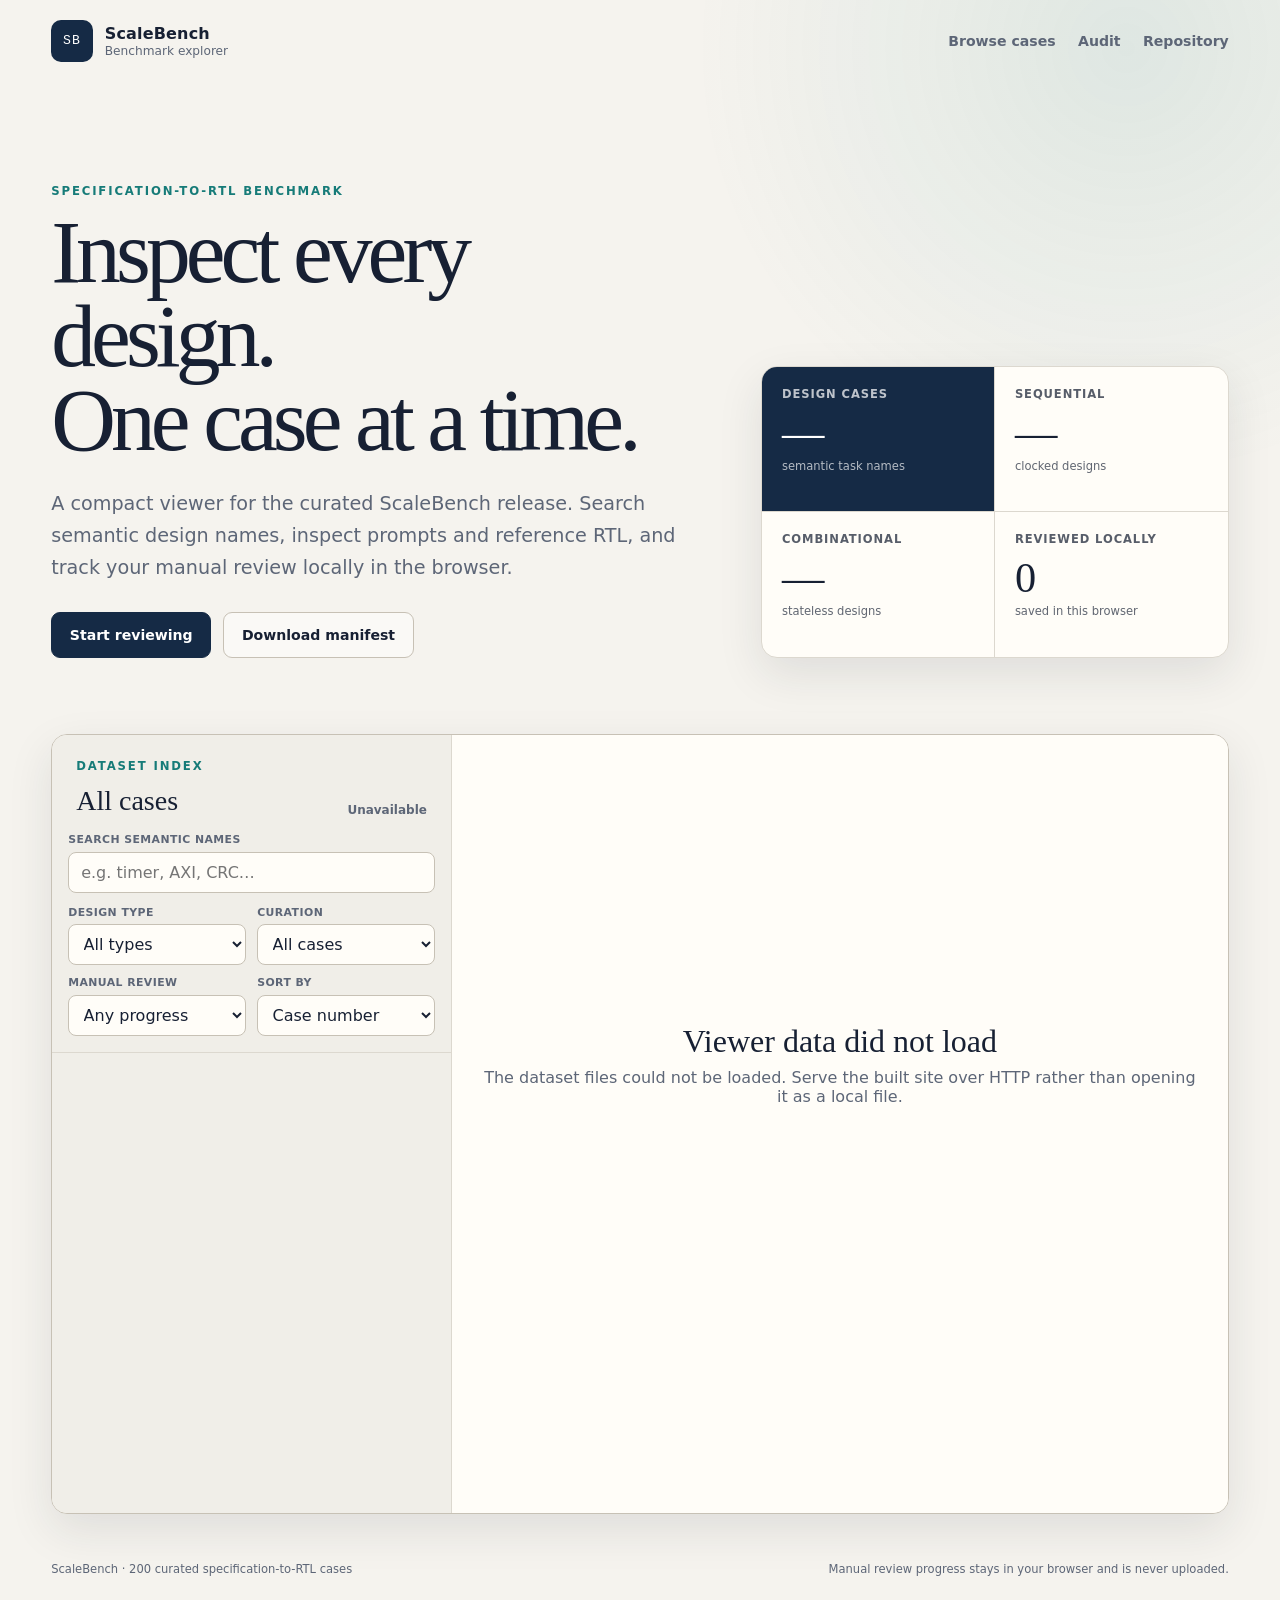
==== viewer/index.html @ c2c5d0cf "Create ScaleBench release and benchmark explorer" ====
<!doctype html>
<html lang="en">
  <head>
    <meta charset="utf-8" />
    <meta name="viewport" content="width=device-width, initial-scale=1" />
    <meta
      name="description"
      content="Browse and manually review all 200 semantically named ScaleBench RTL design cases."
    />
    <title>ScaleBench Explorer</title>
    <link rel="stylesheet" href="./assets/styles.css" />
    <script src="./assets/app.js" defer></script>
  </head>
  <body>
    <a class="skip-link" href="#case-detail">Skip to selected case</a>

    <header class="site-header">
      <a class="brand" href="./" aria-label="ScaleBench Explorer home">
        <span class="brand-mark" aria-hidden="true">SB</span>
        <span>
          <strong>ScaleBench</strong>
          <small>Benchmark explorer</small>
        </span>
      </a>
      <nav aria-label="Project links">
        <a href="#browser">Browse cases</a>
        <a href="./review/ALL_CASE_AUDIT.md">Audit</a>
        <a href="https://github.com/Jing-Wang-1999/scalebench">Repository</a>
      </nav>
    </header>

    <main>
      <section class="hero" aria-labelledby="page-title">
        <div class="hero-copy">
          <p class="eyebrow">Specification-to-RTL benchmark</p>
          <h1 id="page-title">Inspect every design.<br />One case at a time.</h1>
          <p class="hero-summary">
            A compact viewer for the curated ScaleBench release. Search semantic
            design names, inspect prompts and reference RTL, and track your manual
            review locally in the browser.
          </p>
          <div class="hero-actions">
            <a class="button button-primary" href="#browser">Start reviewing</a>
            <a class="button button-secondary" href="./data/manifest.json">Download manifest</a>
          </div>
        </div>

        <div class="stat-grid" aria-label="Dataset summary">
          <article class="stat-card stat-card-primary">
            <span class="stat-label">Design cases</span>
            <strong id="stat-total">—</strong>
            <small>semantic task names</small>
          </article>
          <article class="stat-card">
            <span class="stat-label">Sequential</span>
            <strong id="stat-sequential">—</strong>
            <small>clocked designs</small>
          </article>
          <article class="stat-card">
            <span class="stat-label">Combinational</span>
            <strong id="stat-combinational">—</strong>
            <small>stateless designs</small>
          </article>
          <article class="stat-card">
            <span class="stat-label">Reviewed locally</span>
            <strong id="stat-reviewed">0</strong>
            <small>saved in this browser</small>
          </article>
        </div>
      </section>

      <section class="browser-shell" id="browser" aria-labelledby="browser-title">
        <aside class="case-browser" aria-label="Case browser">
          <div class="browser-heading">
            <div>
              <p class="eyebrow">Dataset index</p>
              <h2 id="browser-title">All cases</h2>
            </div>
            <span class="result-count" id="result-count">Loading…</span>
          </div>

          <div class="controls">
            <label class="search-field">
              <span>Search semantic names</span>
              <input
                id="search-input"
                type="search"
                placeholder="e.g. timer, AXI, CRC…"
                autocomplete="off"
              />
            </label>

            <div class="filter-grid">
              <label>
                <span>Design type</span>
                <select id="type-filter">
                  <option value="all">All types</option>
                  <option value="sequential">Sequential</option>
                  <option value="combinational">Combinational</option>
                </select>
              </label>
              <label>
                <span>Curation</span>
                <select id="curation-filter">
                  <option value="all">All cases</option>
                  <option value="ready">Review ready</option>
                  <option value="repaired">Prompt repaired</option>
                  <option value="attention">Needs attention</option>
                </select>
              </label>
              <label>
                <span>Manual review</span>
                <select id="review-filter">
                  <option value="all">Any progress</option>
                  <option value="unreviewed">Not reviewed</option>
                  <option value="reviewed">Reviewed</option>
                </select>
              </label>
              <label>
                <span>Sort by</span>
                <select id="sort-select">
                  <option value="index">Case number</option>
                  <option value="name">Design name</option>
                  <option value="loc-desc">Largest first</option>
                  <option value="loc-asc">Smallest first</option>
                </select>
              </label>
            </div>
          </div>

          <div class="case-list" id="case-list" role="listbox" aria-label="ScaleBench cases"></div>
        </aside>

        <article class="case-detail" id="case-detail" tabindex="-1" aria-live="polite">
          <div class="empty-state">
            <span class="empty-glyph" aria-hidden="true">⌁</span>
            <h2>Loading ScaleBench…</h2>
            <p>The first semantically named design will appear here.</p>
          </div>
        </article>
      </section>
    </main>

    <footer>
      <p>ScaleBench · 200 curated specification-to-RTL cases</p>
      <p>Manual review progress stays in your browser and is never uploaded.</p>
    </footer>

    <div class="toast" id="toast" role="status" aria-live="polite"></div>
  </body>
</html>
---- viewer/assets/styles.css ----
:root {
  --ink: #172033;
  --ink-soft: #5d6677;
  --paper: #f5f3ee;
  --surface: #fffdf8;
  --line: #dcd8cf;
  --line-strong: #c7c1b5;
  --navy: #152a45;
  --navy-light: #243f60;
  --teal: #167b78;
  --teal-soft: #dcefed;
  --amber: #d78a24;
  --amber-soft: #fff0d5;
  --red: #a84638;
  --red-soft: #f8e4df;
  --green: #2d7257;
  --green-soft: #e0efe7;
  --shadow: 0 16px 45px rgba(30, 39, 53, 0.1);
  --radius: 16px;
  font-family:
    Inter, ui-sans-serif, system-ui, -apple-system, BlinkMacSystemFont, "Segoe UI",
    sans-serif;
  color: var(--ink);
  background: var(--paper);
  font-synthesis: none;
}

* {
  box-sizing: border-box;
}

html {
  scroll-behavior: smooth;
}

body {
  margin: 0;
  min-width: 320px;
  background:
    radial-gradient(circle at 88% 3%, rgba(22, 123, 120, 0.1), transparent 27rem),
    var(--paper);
}

button,
input,
select {
  font: inherit;
}

button,
a,
input,
select {
  outline-color: var(--teal);
}

a {
  color: inherit;
}

.skip-link {
  position: fixed;
  z-index: 100;
  top: 0.75rem;
  left: 0.75rem;
  padding: 0.65rem 0.9rem;
  border-radius: 8px;
  color: white;
  background: var(--navy);
  transform: translateY(-150%);
}

.skip-link:focus {
  transform: translateY(0);
}

.site-header {
  display: flex;
  align-items: center;
  justify-content: space-between;
  max-width: 1500px;
  margin: 0 auto;
  padding: 1.25rem clamp(1rem, 4vw, 3.5rem);
}

.brand {
  display: flex;
  gap: 0.75rem;
  align-items: center;
  text-decoration: none;
}

.brand-mark {
  display: grid;
  width: 2.6rem;
  height: 2.6rem;
  place-items: center;
  border-radius: 10px;
  color: white;
  background: var(--navy);
  font-family: ui-monospace, SFMono-Regular, Menlo, monospace;
  font-size: 0.82rem;
  letter-spacing: 0.08em;
}

.brand strong,
.brand small {
  display: block;
}

.brand strong {
  font-size: 1rem;
  letter-spacing: 0.01em;
}

.brand small {
  margin-top: 0.08rem;
  color: var(--ink-soft);
  font-size: 0.76rem;
}

.site-header nav {
  display: flex;
  gap: 1.4rem;
  color: var(--ink-soft);
  font-size: 0.88rem;
  font-weight: 650;
}

.site-header nav a {
  text-decoration: none;
}

.site-header nav a:hover {
  color: var(--teal);
}

main {
  max-width: 1500px;
  margin: 0 auto;
  padding: 0 clamp(1rem, 4vw, 3.5rem) 3rem;
}

.hero {
  display: grid;
  grid-template-columns: minmax(0, 1.15fr) minmax(420px, 0.85fr);
  gap: clamp(2rem, 6vw, 6rem);
  align-items: end;
  padding: clamp(3rem, 8vw, 7rem) 0 clamp(3rem, 6vw, 5rem);
}

.eyebrow {
  margin: 0 0 0.75rem;
  color: var(--teal);
  font-size: 0.73rem;
  font-weight: 800;
  letter-spacing: 0.16em;
  text-transform: uppercase;
}

.hero h1 {
  margin: 0;
  max-width: 850px;
  font-family: Georgia, "Times New Roman", serif;
  font-size: clamp(3rem, 7vw, 6.5rem);
  font-weight: 500;
  letter-spacing: -0.055em;
  line-height: 0.94;
}

.hero-summary {
  max-width: 690px;
  margin: 1.6rem 0 0;
  color: var(--ink-soft);
  font-size: clamp(1rem, 1.5vw, 1.2rem);
  line-height: 1.65;
}

.hero-actions {
  display: flex;
  flex-wrap: wrap;
  gap: 0.75rem;
  margin-top: 1.8rem;
}

.button {
  display: inline-flex;
  align-items: center;
  justify-content: center;
  min-height: 2.85rem;
  padding: 0.7rem 1.1rem;
  border: 1px solid var(--line-strong);
  border-radius: 9px;
  font-size: 0.88rem;
  font-weight: 750;
  text-decoration: none;
}

.button-primary {
  border-color: var(--navy);
  color: white;
  background: var(--navy);
}

.button-primary:hover {
  background: var(--navy-light);
}

.button-secondary {
  background: rgba(255, 255, 255, 0.45);
}

.button-secondary:hover {
  border-color: var(--teal);
  color: var(--teal);
}

.stat-grid {
  display: grid;
  grid-template-columns: repeat(2, 1fr);
  border: 1px solid var(--line);
  border-radius: var(--radius);
  overflow: hidden;
  background: var(--surface);
  box-shadow: var(--shadow);
}

.stat-card {
  min-height: 145px;
  padding: 1.25rem;
  border-right: 1px solid var(--line);
  border-bottom: 1px solid var(--line);
}

.stat-card:nth-child(2n) {
  border-right: 0;
}

.stat-card:nth-child(n + 3) {
  border-bottom: 0;
}

.stat-card-primary {
  color: white;
  background: var(--navy);
}

.stat-label,
.stat-card small {
  display: block;
  font-size: 0.72rem;
}

.stat-label {
  font-weight: 800;
  letter-spacing: 0.08em;
  text-transform: uppercase;
  opacity: 0.72;
}

.stat-card strong {
  display: block;
  margin: 0.7rem 0 0.3rem;
  font-family: Georgia, "Times New Roman", serif;
  font-size: 2.65rem;
  font-weight: 500;
  line-height: 1;
}

.stat-card small {
  color: inherit;
  opacity: 0.68;
}

.browser-shell {
  display: grid;
  grid-template-columns: minmax(330px, 0.68fr) minmax(0, 1.32fr);
  min-height: 780px;
  border: 1px solid var(--line-strong);
  border-radius: var(--radius);
  overflow: hidden;
  background: var(--surface);
  box-shadow: var(--shadow);
}

.case-browser {
  display: flex;
  min-width: 0;
  flex-direction: column;
  border-right: 1px solid var(--line);
  background: #f0eee8;
}

.browser-heading {
  display: flex;
  align-items: end;
  justify-content: space-between;
  padding: 1.5rem 1.5rem 1rem;
}

.browser-heading h2 {
  margin: 0;
  font-family: Georgia, "Times New Roman", serif;
  font-size: 1.75rem;
  font-weight: 500;
}

.result-count {
  color: var(--ink-soft);
  font-size: 0.75rem;
  font-weight: 700;
}

.controls {
  padding: 0 1rem 1rem;
  border-bottom: 1px solid var(--line);
}

.controls label > span {
  display: block;
  margin-bottom: 0.35rem;
  color: var(--ink-soft);
  font-size: 0.68rem;
  font-weight: 750;
  letter-spacing: 0.04em;
  text-transform: uppercase;
}

.controls input,
.controls select {
  width: 100%;
  min-height: 2.55rem;
  border: 1px solid var(--line-strong);
  border-radius: 8px;
  color: var(--ink);
  background: var(--surface);
}

.controls input {
  padding: 0.55rem 0.75rem;
}

.controls select {
  padding: 0.5rem 2rem 0.5rem 0.65rem;
}

.filter-grid {
  display: grid;
  grid-template-columns: repeat(2, minmax(0, 1fr));
  gap: 0.7rem;
  margin-top: 0.8rem;
}

.case-list {
  min-height: 0;
  max-height: 800px;
  overflow-y: auto;
  overscroll-behavior: contain;
}

.case-row {
  display: grid;
  width: 100%;
  grid-template-columns: 3.2rem minmax(0, 1fr) auto;
  gap: 0.7rem;
  align-items: start;
  padding: 0.9rem 1rem;
  border: 0;
  border-bottom: 1px solid var(--line);
  color: inherit;
  background: transparent;
  text-align: left;
  cursor: pointer;
}

.case-row:hover {
  background: rgba(255, 255, 255, 0.72);
}

.case-row[aria-selected="true"] {
  color: white;
  background: var(--navy);
}

.case-number {
  padding-top: 0.12rem;
  color: var(--ink-soft);
  font-family: ui-monospace, SFMono-Regular, Menlo, monospace;
  font-size: 0.69rem;
  font-weight: 700;
}

.case-row[aria-selected="true"] .case-number,
.case-row[aria-selected="true"] .case-subtitle {
  color: rgba(255, 255, 255, 0.65);
}

.case-name {
  display: block;
  overflow: hidden;
  font-family: ui-monospace, SFMono-Regular, Menlo, monospace;
  font-size: 0.78rem;
  font-weight: 750;
  line-height: 1.35;
  text-overflow: ellipsis;
}

.case-subtitle {
  display: block;
  margin-top: 0.28rem;
  color: var(--ink-soft);
  font-size: 0.69rem;
}

.review-dot {
  width: 0.52rem;
  height: 0.52rem;
  margin-top: 0.25rem;
  border: 1px solid var(--line-strong);
  border-radius: 50%;
  background: transparent;
}

.review-dot.is-reviewed {
  border-color: var(--teal);
  background: var(--teal);
  box-shadow: 0 0 0 3px rgba(22, 123, 120, 0.16);
}

.case-row[aria-selected="true"] .review-dot.is-reviewed {
  border-color: #72d0cb;
  background: #72d0cb;
}

.case-detail {
  min-width: 0;
  background: var(--surface);
}

.empty-state,
.error-state {
  display: grid;
  min-height: 650px;
  place-content: center;
  padding: 2rem;
  text-align: center;
}

.empty-glyph {
  color: var(--teal);
  font-family: Georgia, serif;
  font-size: 4rem;
}

.empty-state h2,
.error-state h2 {
  margin: 0.5rem 0;
  font-family: Georgia, "Times New Roman", serif;
  font-size: 2rem;
  font-weight: 500;
}

.empty-state p,
.error-state p {
  margin: 0;
  color: var(--ink-soft);
}

.detail-header {
  padding: clamp(1.4rem, 3vw, 2.25rem);
  border-bottom: 1px solid var(--line);
}

.detail-kicker {
  display: flex;
  gap: 0.7rem;
  align-items: center;
  justify-content: space-between;
  color: var(--ink-soft);
  font-size: 0.73rem;
  font-weight: 750;
  letter-spacing: 0.06em;
  text-transform: uppercase;
}

.detail-header h2 {
  margin: 1rem 0 0;
  overflow-wrap: anywhere;
  font-family: ui-monospace, SFMono-Regular, Menlo, monospace;
  font-size: clamp(1.5rem, 3vw, 2.45rem);
  line-height: 1.12;
}

.human-title {
  margin: 0.45rem 0 0;
  color: var(--ink-soft);
  font-size: 0.95rem;
}

.meta-strip {
  display: flex;
  flex-wrap: wrap;
  gap: 0.55rem;
  margin-top: 1.25rem;
}

.badge {
  display: inline-flex;
  align-items: center;
  min-height: 1.75rem;
  padding: 0.25rem 0.58rem;
  border-radius: 999px;
  color: var(--ink-soft);
  background: #ece9e2;
  font-size: 0.68rem;
  font-weight: 800;
  letter-spacing: 0.025em;
}

.badge-ready {
  color: var(--green);
  background: var(--green-soft);
}

.badge-repaired {
  color: #77510b;
  background: var(--amber-soft);
}

.badge-attention {
  color: var(--red);
  background: var(--red-soft);
}

.review-toggle {
  display: flex;
  gap: 0.6rem;
  align-items: center;
  min-height: 2.5rem;
  margin-top: 1.2rem;
  padding: 0.65rem 0.8rem;
  border: 1px solid var(--line);
  border-radius: 9px;
  color: var(--ink-soft);
  background: #f7f5f0;
  font-size: 0.78rem;
  font-weight: 700;
}

.review-toggle input {
  width: 1rem;
  height: 1rem;
  accent-color: var(--teal);
}

.audit-card {
  margin: 1.25rem clamp(1.4rem, 3vw, 2.25rem) 0;
  padding: 1rem;
  border: 1px solid var(--line);
  border-left: 4px solid var(--teal);
  border-radius: 10px;
  background: #f8f6f1;
}

.audit-card h3 {
  margin: 0 0 0.65rem;
  font-size: 0.72rem;
  letter-spacing: 0.08em;
  text-transform: uppercase;
}

.audit-grid {
  display: grid;
  grid-template-columns: repeat(2, minmax(0, 1fr));
  gap: 0.6rem 1.2rem;
}

.audit-item span {
  display: block;
  color: var(--ink-soft);
  font-size: 0.68rem;
}

.audit-item strong {
  display: block;
  margin-top: 0.15rem;
  font-size: 0.78rem;
  line-height: 1.4;
}

.audit-finding {
  margin: 0.8rem 0 0;
  color: var(--ink-soft);
  font-size: 0.78rem;
  line-height: 1.55;
}

.tab-bar {
  display: flex;
  gap: 0.2rem;
  margin: 1.35rem clamp(1.4rem, 3vw, 2.25rem) 0;
  border-bottom: 1px solid var(--line);
  overflow-x: auto;
}

.tab-button {
  padding: 0.7rem 0.85rem;
  border: 0;
  border-bottom: 3px solid transparent;
  color: var(--ink-soft);
  background: transparent;
  font-size: 0.75rem;
  font-weight: 800;
  white-space: nowrap;
  cursor: pointer;
}

.tab-button[aria-selected="true"] {
  border-bottom-color: var(--teal);
  color: var(--ink);
}

.code-panel {
  margin: 0 clamp(1.4rem, 3vw, 2.25rem) 1.5rem;
  border: 1px solid #253549;
  border-radius: 0 0 11px 11px;
  overflow: hidden;
  background: #111b28;
}

.code-toolbar {
  display: flex;
  align-items: center;
  justify-content: space-between;
  gap: 0.8rem;
  padding: 0.65rem 0.8rem;
  border-bottom: 1px solid #2b3b4e;
  color: #9bacc0;
  font-family: ui-monospace, SFMono-Regular, Menlo, monospace;
  font-size: 0.67rem;
}

.code-actions {
  display: flex;
  gap: 0.4rem;
}

.code-actions button,
.code-actions a,
.case-navigation button {
  border: 1px solid currentColor;
  border-radius: 7px;
  color: inherit;
  background: transparent;
  font-size: 0.68rem;
  font-weight: 750;
  text-decoration: none;
  cursor: pointer;
}

.code-actions button,
.code-actions a {
  padding: 0.35rem 0.5rem;
}

.code-actions button:hover,
.code-actions a:hover {
  color: white;
}

.code-panel pre {
  min-height: 360px;
  max-height: 620px;
  margin: 0;
  padding: 1rem;
  overflow: auto;
  color: #dce5ef;
  font-family: ui-monospace, SFMono-Regular, Menlo, Consolas, monospace;
  font-size: 0.74rem;
  line-height: 1.6;
  tab-size: 2;
}

.loading-code {
  color: #9bacc0;
}

.case-navigation {
  display: flex;
  justify-content: space-between;
  gap: 0.8rem;
  padding: 0 clamp(1.4rem, 3vw, 2.25rem) 1.7rem;
}

.case-navigation button {
  max-width: 48%;
  padding: 0.6rem 0.75rem;
  color: var(--ink-soft);
  border-color: var(--line-strong);
}

.case-navigation button:hover:not(:disabled) {
  border-color: var(--teal);
  color: var(--teal);
}

.case-navigation button:disabled {
  opacity: 0.35;
  cursor: not-allowed;
}

.no-results {
  padding: 2.5rem 1.25rem;
  color: var(--ink-soft);
  text-align: center;
  font-size: 0.82rem;
}

.toast {
  position: fixed;
  z-index: 50;
  right: 1rem;
  bottom: 1rem;
  padding: 0.7rem 0.9rem;
  border-radius: 8px;
  color: white;
  background: var(--navy);
  box-shadow: var(--shadow);
  font-size: 0.78rem;
  opacity: 0;
  transform: translateY(1rem);
  pointer-events: none;
  transition: 180ms ease;
}

.toast.is-visible {
  opacity: 1;
  transform: translateY(0);
}

footer {
  display: flex;
  justify-content: space-between;
  gap: 1rem;
  max-width: 1500px;
  margin: 0 auto;
  padding: 0 clamp(1rem, 4vw, 3.5rem) 2rem;
  color: var(--ink-soft);
  font-size: 0.72rem;
}

footer p {
  margin: 0;
}

@media (max-width: 980px) {
  .hero {
    grid-template-columns: 1fr;
  }

  .stat-grid {
    max-width: 680px;
  }

  .browser-shell {
    grid-template-columns: 1fr;
  }

  .case-browser {
    border-right: 0;
    border-bottom: 1px solid var(--line);
  }

  .case-list {
    max-height: 410px;
  }
}

@media (max-width: 640px) {
  .site-header nav a:not(:first-child) {
    display: none;
  }

  .hero {
    padding-top: 2.5rem;
  }

  .hero h1 {
    font-size: clamp(2.7rem, 14vw, 4.2rem);
  }

  .stat-card {
    min-height: 125px;
  }

  .filter-grid,
  .audit-grid {
    grid-template-columns: 1fr;
  }

  .case-row {
    grid-template-columns: 2.8rem minmax(0, 1fr) auto;
  }

  footer {
    flex-direction: column;
  }
}

@media (prefers-reduced-motion: reduce) {
  html {
    scroll-behavior: auto;
  }

  .toast {
    transition: none;
  }
}
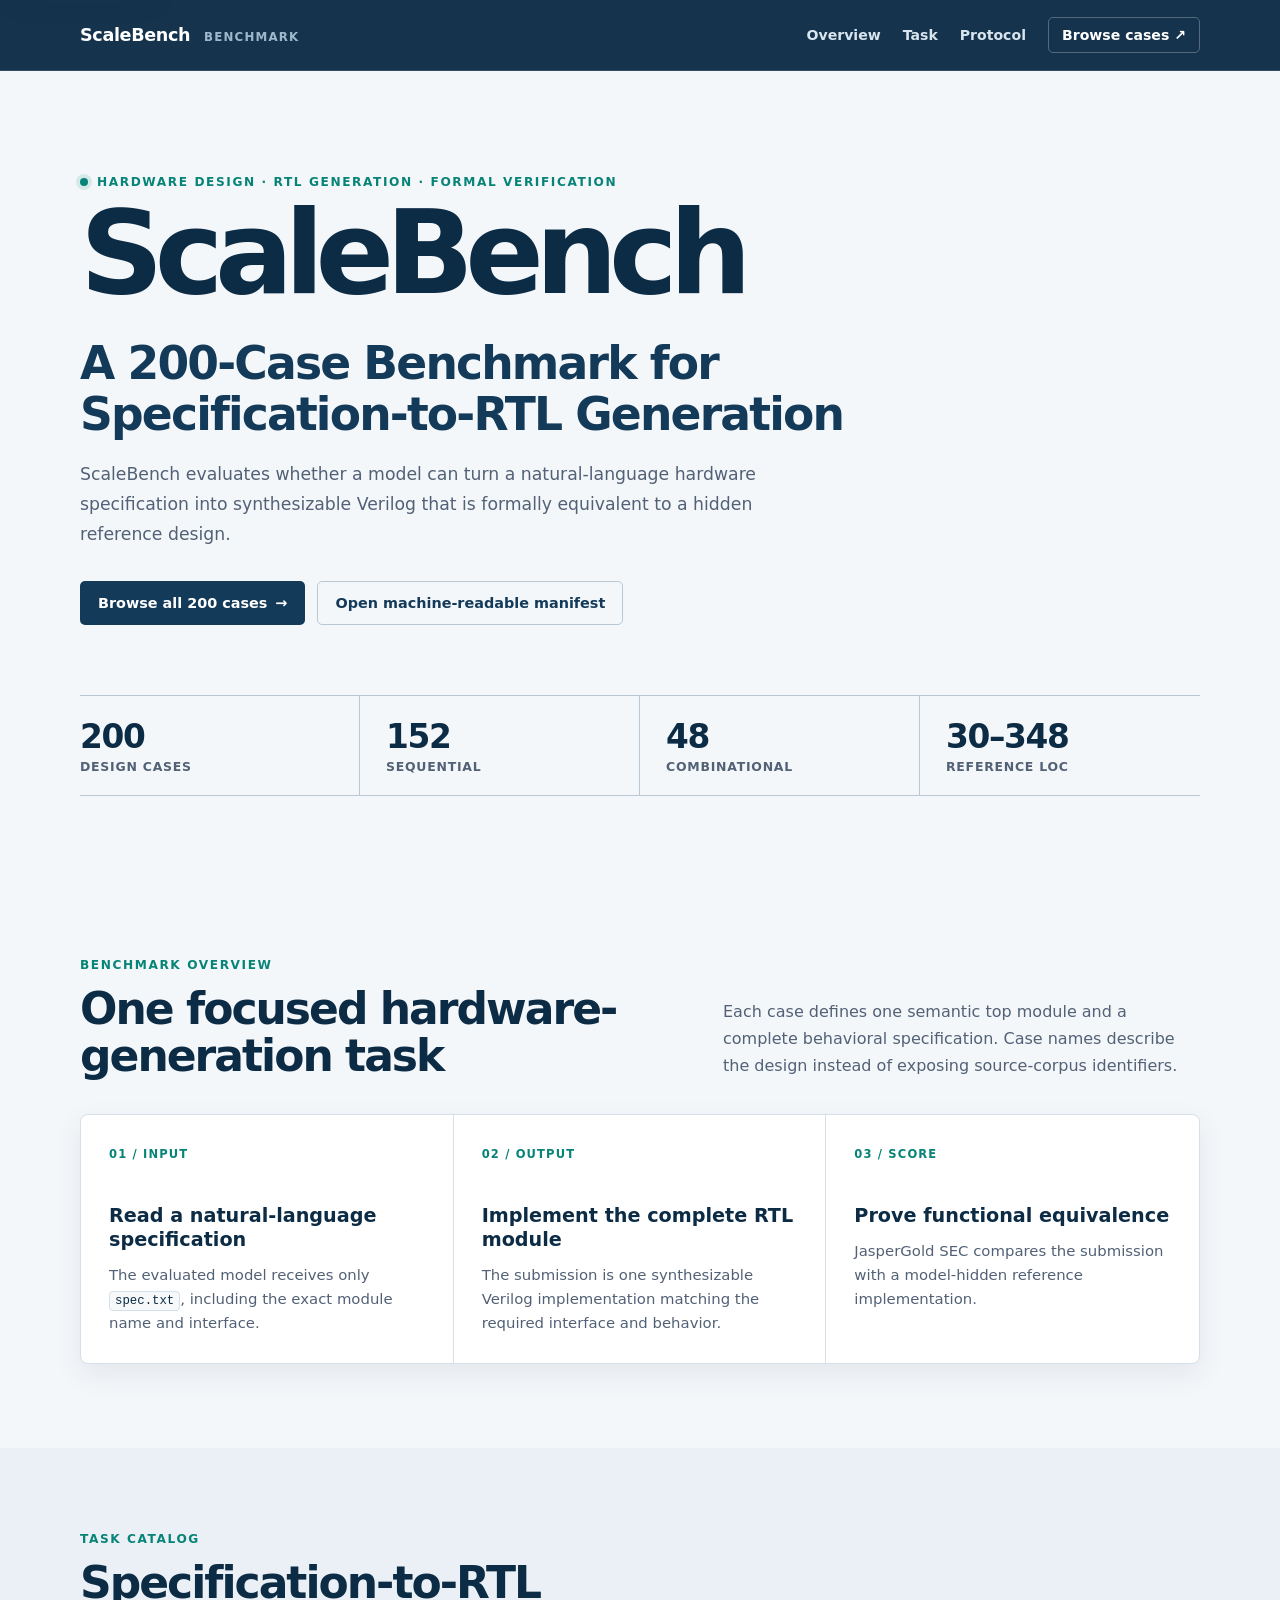
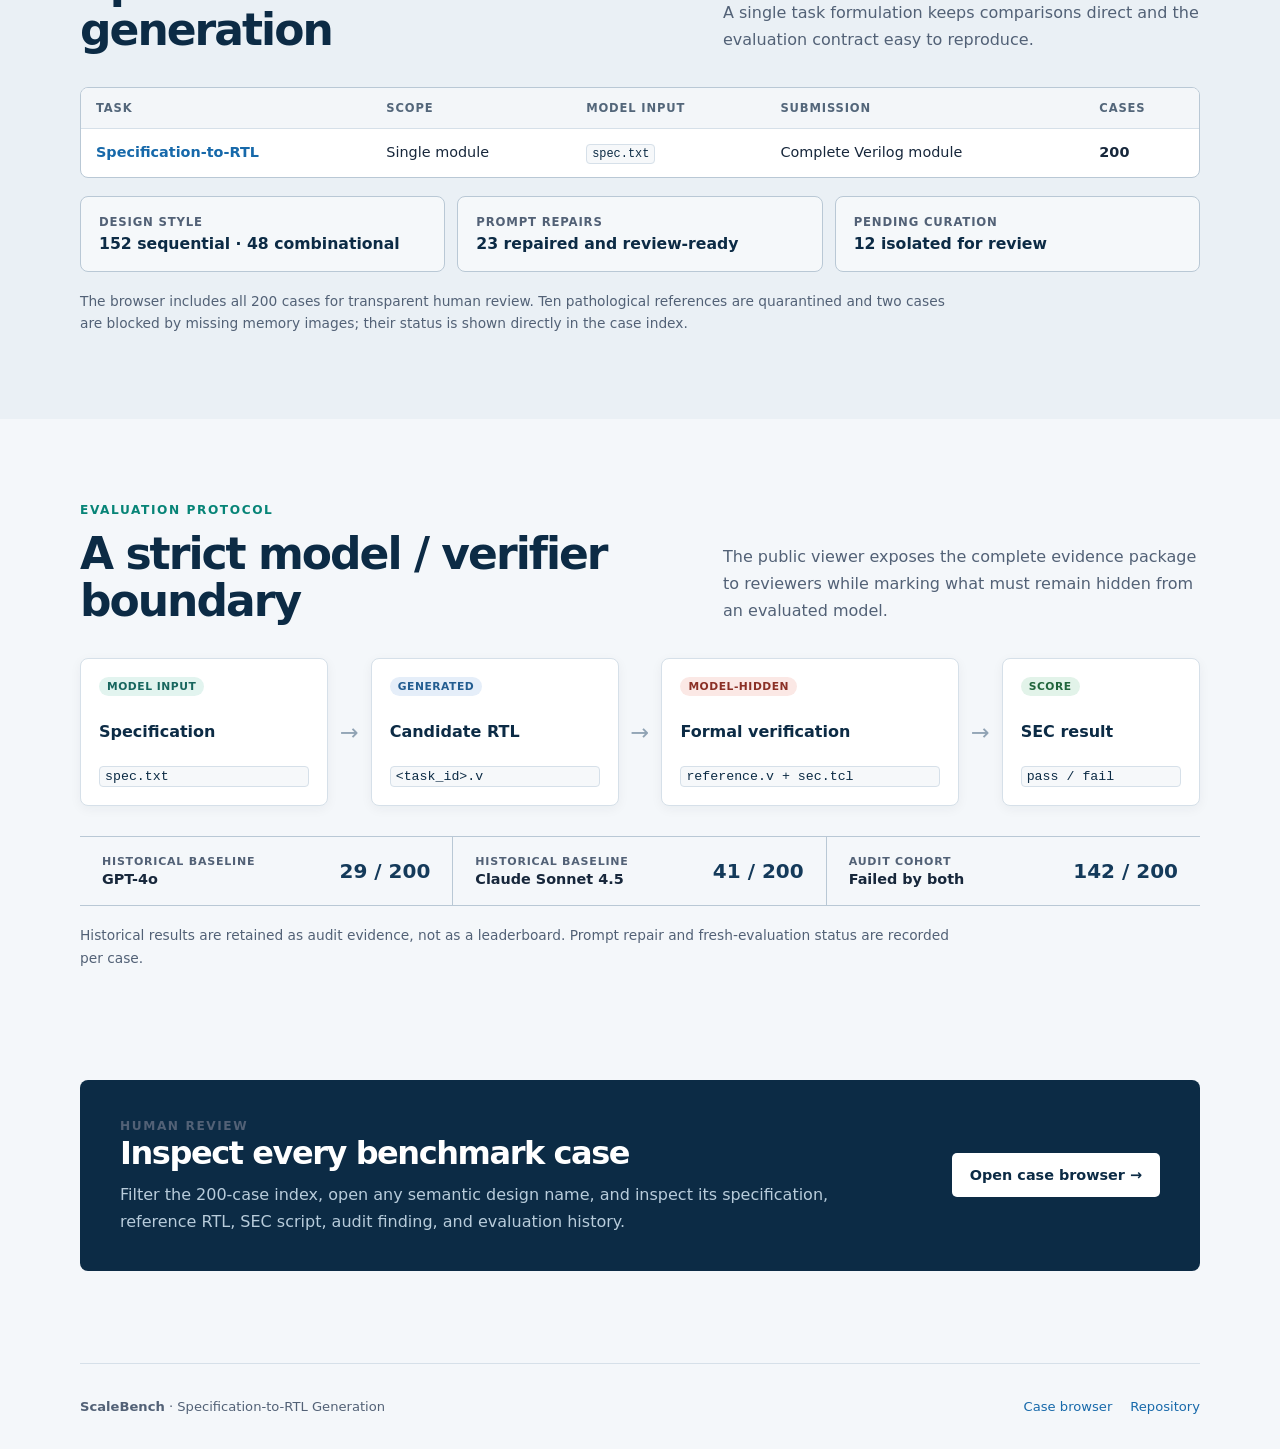
==== commit c06f5350: "Replace release explorer with benchmark profile" ====
--- a/viewer/index.html
+++ b/viewer/index.html
@@ -5,147 +5,208 @@
     <meta name="viewport" content="width=device-width, initial-scale=1" />
     <meta
       name="description"
-      content="Browse and manually review all 200 semantically named ScaleBench RTL design cases."
+      content="ScaleBench is a 200-case benchmark for specification-to-RTL generation with formal equivalence verification."
     />
-    <title>ScaleBench Explorer</title>
+    <title>ScaleBench · Specification-to-RTL Benchmark</title>
     <link rel="stylesheet" href="./assets/styles.css" />
-    <script src="./assets/app.js" defer></script>
   </head>
-  <body>
-    <a class="skip-link" href="#case-detail">Skip to selected case</a>
+  <body class="profile-page">
+    <a class="skip-link" href="#main">Skip to content</a>
 
     <header class="site-header">
-      <a class="brand" href="./" aria-label="ScaleBench Explorer home">
-        <span class="brand-mark" aria-hidden="true">SB</span>
-        <span>
-          <strong>ScaleBench</strong>
-          <small>Benchmark explorer</small>
-        </span>
-      </a>
-      <nav aria-label="Project links">
-        <a href="#browser">Browse cases</a>
-        <a href="./review/ALL_CASE_AUDIT.md">Audit</a>
-        <a href="https://github.com/Jing-Wang-1999/scalebench">Repository</a>
+      <nav class="navigation page-width" aria-label="Main navigation">
+        <a class="brand" href="./index.html">
+          ScaleBench
+          <span>Benchmark</span>
+        </a>
+        <div class="nav-links">
+          <a href="#overview">Overview</a>
+          <a href="#task">Task</a>
+          <a href="#protocol">Protocol</a>
+          <a class="nav-review" href="./review.html#task=spec2rtl">Browse cases <span aria-hidden="true">↗</span></a>
+        </div>
       </nav>
     </header>
 
-    <main>
-      <section class="hero" aria-labelledby="page-title">
-        <div class="hero-copy">
-          <p class="eyebrow">Specification-to-RTL benchmark</p>
-          <h1 id="page-title">Inspect every design.<br />One case at a time.</h1>
-          <p class="hero-summary">
-            A compact viewer for the curated ScaleBench release. Search semantic
-            design names, inspect prompts and reference RTL, and track your manual
-            review locally in the browser.
+    <main id="main">
+      <section class="hero page-width" aria-labelledby="hero-title">
+        <div class="eyebrow"><span class="status-dot"></span>Hardware design · RTL generation · Formal verification</div>
+        <h1 id="hero-title">ScaleBench</h1>
+        <p class="hero-subtitle">A 200-Case Benchmark for<br />Specification-to-RTL Generation</p>
+        <p class="hero-description">
+          ScaleBench evaluates whether a model can turn a natural-language hardware specification
+          into synthesizable Verilog that is formally equivalent to a hidden reference design.
+        </p>
+        <div class="hero-actions">
+          <a class="button button-primary" href="./review.html#task=spec2rtl">Browse all 200 cases <span aria-hidden="true">→</span></a>
+          <a class="button button-secondary" href="./data/manifest.json">Open machine-readable manifest</a>
+        </div>
+        <div class="metrics" aria-label="Benchmark at a glance">
+          <div><strong>200</strong><span>Design cases</span></div>
+          <div><strong>152</strong><span>Sequential</span></div>
+          <div><strong>48</strong><span>Combinational</span></div>
+          <div><strong>30–348</strong><span>Reference LoC</span></div>
+        </div>
+      </section>
+
+      <section id="overview" class="page-width section" aria-labelledby="overview-title">
+        <div class="section-heading">
+          <div>
+            <p class="eyebrow">Benchmark overview</p>
+            <h2 id="overview-title">One focused hardware-generation task</h2>
+          </div>
+          <p>
+            Each case defines one semantic top module and a complete behavioral specification.
+            Case names describe the design instead of exposing source-corpus identifiers.
           </p>
-          <div class="hero-actions">
-            <a class="button button-primary" href="#browser">Start reviewing</a>
-            <a class="button button-secondary" href="./data/manifest.json">Download manifest</a>
-          </div>
-        </div>
-
-        <div class="stat-grid" aria-label="Dataset summary">
-          <article class="stat-card stat-card-primary">
-            <span class="stat-label">Design cases</span>
-            <strong id="stat-total">—</strong>
-            <small>semantic task names</small>
-          </article>
-          <article class="stat-card">
-            <span class="stat-label">Sequential</span>
-            <strong id="stat-sequential">—</strong>
-            <small>clocked designs</small>
-          </article>
-          <article class="stat-card">
-            <span class="stat-label">Combinational</span>
-            <strong id="stat-combinational">—</strong>
-            <small>stateless designs</small>
-          </article>
-          <article class="stat-card">
-            <span class="stat-label">Reviewed locally</span>
-            <strong id="stat-reviewed">0</strong>
-            <small>saved in this browser</small>
-          </article>
-        </div>
-      </section>
-
-      <section class="browser-shell" id="browser" aria-labelledby="browser-title">
-        <aside class="case-browser" aria-label="Case browser">
-          <div class="browser-heading">
+        </div>
+
+        <div class="overview-grid">
+          <article class="info-card">
+            <span class="card-number">01 / Input</span>
+            <h3>Read a natural-language specification</h3>
+            <p>The evaluated model receives only <code>spec.txt</code>, including the exact module name and interface.</p>
+          </article>
+          <article class="info-card">
+            <span class="card-number">02 / Output</span>
+            <h3>Implement the complete RTL module</h3>
+            <p>The submission is one synthesizable Verilog implementation matching the required interface and behavior.</p>
+          </article>
+          <article class="info-card">
+            <span class="card-number">03 / Score</span>
+            <h3>Prove functional equivalence</h3>
+            <p>JasperGold SEC compares the submission with a model-hidden reference implementation.</p>
+          </article>
+        </div>
+      </section>
+
+      <section id="task" class="profile-band" aria-labelledby="task-title">
+        <div class="page-width section">
+          <div class="section-heading">
             <div>
-              <p class="eyebrow">Dataset index</p>
-              <h2 id="browser-title">All cases</h2>
+              <p class="eyebrow">Task catalog</p>
+              <h2 id="task-title">Specification-to-RTL generation</h2>
             </div>
-            <span class="result-count" id="result-count">Loading…</span>
-          </div>
-
-          <div class="controls">
-            <label class="search-field">
-              <span>Search semantic names</span>
-              <input
-                id="search-input"
-                type="search"
-                placeholder="e.g. timer, AXI, CRC…"
-                autocomplete="off"
-              />
-            </label>
-
-            <div class="filter-grid">
-              <label>
-                <span>Design type</span>
-                <select id="type-filter">
-                  <option value="all">All types</option>
-                  <option value="sequential">Sequential</option>
-                  <option value="combinational">Combinational</option>
-                </select>
-              </label>
-              <label>
-                <span>Curation</span>
-                <select id="curation-filter">
-                  <option value="all">All cases</option>
-                  <option value="ready">Review ready</option>
-                  <option value="repaired">Prompt repaired</option>
-                  <option value="attention">Needs attention</option>
-                </select>
-              </label>
-              <label>
-                <span>Manual review</span>
-                <select id="review-filter">
-                  <option value="all">Any progress</option>
-                  <option value="unreviewed">Not reviewed</option>
-                  <option value="reviewed">Reviewed</option>
-                </select>
-              </label>
-              <label>
-                <span>Sort by</span>
-                <select id="sort-select">
-                  <option value="index">Case number</option>
-                  <option value="name">Design name</option>
-                  <option value="loc-desc">Largest first</option>
-                  <option value="loc-asc">Smallest first</option>
-                </select>
-              </label>
-            </div>
-          </div>
-
-          <div class="case-list" id="case-list" role="listbox" aria-label="ScaleBench cases"></div>
-        </aside>
-
-        <article class="case-detail" id="case-detail" tabindex="-1" aria-live="polite">
-          <div class="empty-state">
-            <span class="empty-glyph" aria-hidden="true">⌁</span>
-            <h2>Loading ScaleBench…</h2>
-            <p>The first semantically named design will appear here.</p>
-          </div>
-        </article>
+            <p>A single task formulation keeps comparisons direct and the evaluation contract easy to reproduce.</p>
+          </div>
+
+          <div class="table-frame">
+            <table class="profile-table">
+              <thead>
+                <tr>
+                  <th scope="col">Task</th>
+                  <th scope="col">Scope</th>
+                  <th scope="col">Model input</th>
+                  <th scope="col">Submission</th>
+                  <th scope="col">Cases</th>
+                </tr>
+              </thead>
+              <tbody>
+                <tr>
+                  <td><a href="./review.html#task=spec2rtl">Specification-to-RTL</a></td>
+                  <td>Single module</td>
+                  <td><code>spec.txt</code></td>
+                  <td>Complete Verilog module</td>
+                  <td><strong>200</strong></td>
+                </tr>
+              </tbody>
+            </table>
+          </div>
+
+          <div class="composition-grid" aria-label="Dataset composition">
+            <article>
+              <span>Design style</span>
+              <strong>152 sequential · 48 combinational</strong>
+            </article>
+            <article>
+              <span>Prompt repairs</span>
+              <strong>23 repaired and review-ready</strong>
+            </article>
+            <article>
+              <span>Pending curation</span>
+              <strong>12 isolated for review</strong>
+            </article>
+          </div>
+          <p class="section-note">
+            The browser includes all 200 cases for transparent human review. Ten pathological references are quarantined
+            and two cases are blocked by missing memory images; their status is shown directly in the case index.
+          </p>
+        </div>
+      </section>
+
+      <section id="protocol" class="page-width section" aria-labelledby="protocol-title">
+        <div class="section-heading">
+          <div>
+            <p class="eyebrow">Evaluation protocol</p>
+            <h2 id="protocol-title">A strict model / verifier boundary</h2>
+          </div>
+          <p>The public viewer exposes the complete evidence package to reviewers while marking what must remain hidden from an evaluated model.</p>
+        </div>
+
+        <div class="protocol-flow" aria-label="ScaleBench evaluation flow">
+          <article>
+            <span class="flow-label public-label">Model input</span>
+            <strong>Specification</strong>
+            <code>spec.txt</code>
+          </article>
+          <span class="flow-arrow" aria-hidden="true">→</span>
+          <article>
+            <span class="flow-label generated-label">Generated</span>
+            <strong>Candidate RTL</strong>
+            <code>&lt;task_id&gt;.v</code>
+          </article>
+          <span class="flow-arrow" aria-hidden="true">→</span>
+          <article>
+            <span class="flow-label hidden-label">Model-hidden</span>
+            <strong>Formal verification</strong>
+            <code>reference.v + sec.tcl</code>
+          </article>
+          <span class="flow-arrow" aria-hidden="true">→</span>
+          <article>
+            <span class="flow-label score-label">Score</span>
+            <strong>SEC result</strong>
+            <code>pass / fail</code>
+          </article>
+        </div>
+
+        <div class="result-strip" aria-label="Historical baseline results">
+          <div>
+            <span>Historical baseline</span>
+            <strong>GPT-4o</strong>
+            <b>29 / 200</b>
+          </div>
+          <div>
+            <span>Historical baseline</span>
+            <strong>Claude Sonnet 4.5</strong>
+            <b>41 / 200</b>
+          </div>
+          <div>
+            <span>Audit cohort</span>
+            <strong>Failed by both</strong>
+            <b>142 / 200</b>
+          </div>
+        </div>
+        <p class="section-note">
+          Historical results are retained as audit evidence, not as a leaderboard. Prompt repair and fresh-evaluation status are recorded per case.
+        </p>
+      </section>
+
+      <section class="page-width review-callout" aria-labelledby="review-title">
+        <div>
+          <p class="eyebrow">Human review</p>
+          <h2 id="review-title">Inspect every benchmark case</h2>
+          <p>Filter the 200-case index, open any semantic design name, and inspect its specification, reference RTL, SEC script, audit finding, and evaluation history.</p>
+        </div>
+        <a class="button button-primary" href="./review.html#task=spec2rtl">Open case browser →</a>
       </section>
     </main>
 
-    <footer>
-      <p>ScaleBench · 200 curated specification-to-RTL cases</p>
-      <p>Manual review progress stays in your browser and is never uploaded.</p>
+    <footer class="site-footer page-width">
+      <span><strong>ScaleBench</strong> · Specification-to-RTL Generation</span>
+      <div>
+        <a href="./review.html">Case browser</a>
+        <a href="https://github.com/Jing-Wang-1999/ScaleBench">Repository</a>
+      </div>
     </footer>
-
-    <div class="toast" id="toast" role="status" aria-live="polite"></div>
   </body>
 </html>
--- a/viewer/assets/styles.css
+++ b/viewer/assets/styles.css
@@ -1,27 +1,31 @@
 :root {
-  --ink: #172033;
-  --ink-soft: #5d6677;
-  --paper: #f5f3ee;
-  --surface: #fffdf8;
-  --line: #dcd8cf;
-  --line-strong: #c7c1b5;
-  --navy: #152a45;
-  --navy-light: #243f60;
-  --teal: #167b78;
-  --teal-soft: #dcefed;
-  --amber: #d78a24;
-  --amber-soft: #fff0d5;
-  --red: #a84638;
-  --red-soft: #f8e4df;
-  --green: #2d7257;
-  --green-soft: #e0efe7;
-  --shadow: 0 16px 45px rgba(30, 39, 53, 0.1);
-  --radius: 16px;
+  color-scheme: light;
+  --ink: #17273b;
+  --ink-soft: #526176;
+  --navy: #143a5a;
+  --navy-dark: #0c2b45;
+  --blue: #1769aa;
+  --teal: #078477;
+  --teal-soft: #e2f4ef;
+  --orange: #d06d28;
+  --paper: #ffffff;
+  --canvas: #f4f7fa;
+  --band: #eaf0f5;
+  --line: #d6e0e9;
+  --line-dark: #b9c8d5;
+  --warning: #fff3d8;
+  --warning-ink: #785108;
+  --danger: #fbe8e5;
+  --danger-ink: #8b3026;
+  --success: #e2f3e9;
+  --success-ink: #21653c;
+  --radius: 8px;
+  --shadow: 0 10px 28px rgb(22 45 68 / 8%);
   font-family:
     Inter, ui-sans-serif, system-ui, -apple-system, BlinkMacSystemFont, "Segoe UI",
     sans-serif;
   color: var(--ink);
-  background: var(--paper);
+  background: var(--canvas);
   font-synthesis: none;
 }
 
@@ -36,9 +40,17 @@
 body {
   margin: 0;
   min-width: 320px;
-  background:
-    radial-gradient(circle at 88% 3%, rgba(22, 123, 120, 0.1), transparent 27rem),
-    var(--paper);
+  background: var(--canvas);
+  color: var(--ink);
+}
+
+a {
+  color: var(--blue);
+  text-decoration: none;
+}
+
+a:hover {
+  text-decoration: underline;
 }
 
 button,
@@ -47,772 +59,1356 @@
   font: inherit;
 }
 
-button,
-a,
-input,
-select {
-  outline-color: var(--teal);
-}
-
-a {
-  color: inherit;
+code,
+pre {
+  font-family: "SFMono-Regular", Consolas, "Liberation Mono", monospace;
 }
 
 .skip-link {
   position: fixed;
+  top: 10px;
+  left: 10px;
   z-index: 100;
-  top: 0.75rem;
-  left: 0.75rem;
-  padding: 0.65rem 0.9rem;
-  border-radius: 8px;
-  color: white;
-  background: var(--navy);
+  padding: 9px 12px;
+  border-radius: 5px;
+  background: var(--paper);
+  color: var(--navy-dark);
   transform: translateY(-150%);
+  box-shadow: var(--shadow);
 }
 
 .skip-link:focus {
   transform: translateY(0);
 }
 
+.page-width {
+  width: min(1120px, calc(100% - 40px));
+  margin-inline: auto;
+}
+
+.browser-width {
+  width: min(1320px, calc(100% - 40px));
+  margin-inline: auto;
+}
+
 .site-header {
-  display: flex;
+  position: sticky;
+  top: 0;
+  z-index: 20;
+  border-bottom: 1px solid rgb(255 255 255 / 13%);
+  background: rgb(12 43 69 / 96%);
+  backdrop-filter: blur(12px);
+}
+
+.navigation {
+  display: flex;
+  min-height: 70px;
   align-items: center;
   justify-content: space-between;
-  max-width: 1500px;
-  margin: 0 auto;
-  padding: 1.25rem clamp(1rem, 4vw, 3.5rem);
+  gap: 28px;
 }
 
 .brand {
-  display: flex;
-  gap: 0.75rem;
+  color: white;
+  font-size: 1.1rem;
+  font-weight: 800;
+  letter-spacing: -0.02em;
+}
+
+.brand span {
+  margin-left: 8px;
+  color: #9fb9cc;
+  font-size: 0.74rem;
+  font-weight: 700;
+  letter-spacing: 0.1em;
+  text-transform: uppercase;
+}
+
+.brand:hover,
+.nav-links a:hover {
+  text-decoration: none;
+}
+
+.nav-links {
+  display: flex;
   align-items: center;
-  text-decoration: none;
-}
-
-.brand-mark {
-  display: grid;
-  width: 2.6rem;
-  height: 2.6rem;
-  place-items: center;
-  border-radius: 10px;
-  color: white;
-  background: var(--navy);
-  font-family: ui-monospace, SFMono-Regular, Menlo, monospace;
-  font-size: 0.82rem;
-  letter-spacing: 0.08em;
-}
-
-.brand strong,
-.brand small {
-  display: block;
-}
-
-.brand strong {
-  font-size: 1rem;
-  letter-spacing: 0.01em;
-}
-
-.brand small {
-  margin-top: 0.08rem;
-  color: var(--ink-soft);
-  font-size: 0.76rem;
-}
-
-.site-header nav {
-  display: flex;
-  gap: 1.4rem;
-  color: var(--ink-soft);
+  gap: 22px;
+}
+
+.nav-links a {
+  color: #d9e5ee;
   font-size: 0.88rem;
   font-weight: 650;
 }
 
-.site-header nav a {
+.nav-links .nav-review {
+  padding: 9px 13px;
+  border: 1px solid rgb(255 255 255 / 27%);
+  border-radius: 5px;
+  color: white;
+}
+
+.hero {
+  padding-block: 104px 78px;
+}
+
+.eyebrow {
+  display: flex;
+  align-items: center;
+  gap: 9px;
+  margin: 0 0 13px;
+  color: var(--teal);
+  font-size: 0.76rem;
+  font-weight: 800;
+  letter-spacing: 0.13em;
+  text-transform: uppercase;
+}
+
+.status-dot {
+  width: 8px;
+  height: 8px;
+  border-radius: 50%;
+  background: var(--teal);
+  box-shadow: 0 0 0 4px rgb(7 132 119 / 12%);
+}
+
+.hero h1 {
+  margin: 0;
+  color: var(--navy-dark);
+  font-size: clamp(4rem, 10vw, 7.25rem);
+  font-weight: 850;
+  letter-spacing: -0.075em;
+  line-height: 0.88;
+}
+
+.hero-subtitle {
+  max-width: 790px;
+  margin: 34px 0 20px;
+  color: var(--navy);
+  font-size: clamp(1.65rem, 4vw, 2.85rem);
+  font-weight: 680;
+  letter-spacing: -0.04em;
+  line-height: 1.12;
+}
+
+.hero-description {
+  max-width: 720px;
+  margin: 0;
+  color: var(--ink-soft);
+  font-size: 1.08rem;
+  line-height: 1.72;
+}
+
+.hero-actions {
+  display: flex;
+  flex-wrap: wrap;
+  gap: 12px;
+  margin-top: 32px;
+}
+
+.button {
+  display: inline-flex;
+  min-height: 44px;
+  align-items: center;
+  justify-content: center;
+  gap: 8px;
+  padding: 11px 17px;
+  border: 1px solid transparent;
+  border-radius: 5px;
+  font-size: 0.9rem;
+  font-weight: 750;
+  transition:
+    transform 150ms ease,
+    background 150ms ease;
+}
+
+.button:hover {
   text-decoration: none;
-}
-
-.site-header nav a:hover {
+  transform: translateY(-1px);
+}
+
+.button-primary {
+  background: var(--navy);
+  color: white;
+}
+
+.button-primary:hover {
+  background: var(--navy-dark);
+}
+
+.button-secondary {
+  border-color: var(--line-dark);
+  background: transparent;
+  color: var(--navy);
+}
+
+.button-small {
+  min-height: 36px;
+  padding: 8px 12px;
+  font-size: 0.82rem;
+}
+
+.metrics {
+  display: grid;
+  grid-template-columns: repeat(4, 1fr);
+  margin-top: 70px;
+  border-top: 1px solid var(--line-dark);
+  border-bottom: 1px solid var(--line-dark);
+}
+
+.metrics > div {
+  padding: 22px 26px 21px 0;
+  border-right: 1px solid var(--line-dark);
+}
+
+.metrics > div:not(:first-child) {
+  padding-left: 26px;
+}
+
+.metrics > div:last-child {
+  border-right: 0;
+}
+
+.metrics strong,
+.metrics span {
+  display: block;
+}
+
+.metrics strong {
+  color: var(--navy-dark);
+  font-size: 2.05rem;
+  letter-spacing: -0.04em;
+}
+
+.metrics span {
+  margin-top: 3px;
+  color: var(--ink-soft);
+  font-size: 0.78rem;
+  font-weight: 700;
+  letter-spacing: 0.06em;
+  text-transform: uppercase;
+}
+
+.section {
+  padding-block: 84px;
+}
+
+.section-heading {
+  display: grid;
+  grid-template-columns: minmax(0, 1.1fr) minmax(280px, 0.9fr);
+  align-items: end;
+  gap: 60px;
+  margin-bottom: 34px;
+}
+
+.section-heading h2,
+.review-callout h2 {
+  margin: 0;
+  color: var(--navy-dark);
+  font-size: clamp(1.9rem, 4vw, 2.75rem);
+  letter-spacing: -0.045em;
+  line-height: 1.07;
+}
+
+.section-heading > p,
+.review-callout p {
+  margin: 0;
+  color: var(--ink-soft);
+  line-height: 1.7;
+}
+
+.overview-grid {
+  display: grid;
+  grid-template-columns: repeat(3, 1fr);
+  border: 1px solid var(--line);
+  border-radius: var(--radius);
+  background: var(--paper);
+  box-shadow: var(--shadow);
+}
+
+.info-card {
+  min-height: 244px;
+  padding: 28px;
+  border-right: 1px solid var(--line);
+}
+
+.info-card:last-child {
+  border-right: 0;
+}
+
+.card-number {
   color: var(--teal);
-}
-
-main {
-  max-width: 1500px;
-  margin: 0 auto;
-  padding: 0 clamp(1rem, 4vw, 3.5rem) 3rem;
-}
-
-.hero {
-  display: grid;
-  grid-template-columns: minmax(0, 1.15fr) minmax(420px, 0.85fr);
-  gap: clamp(2rem, 6vw, 6rem);
-  align-items: end;
-  padding: clamp(3rem, 8vw, 7rem) 0 clamp(3rem, 6vw, 5rem);
-}
-
-.eyebrow {
-  margin: 0 0 0.75rem;
-  color: var(--teal);
+  font-size: 0.72rem;
+  font-weight: 800;
+  letter-spacing: 0.1em;
+  text-transform: uppercase;
+}
+
+.info-card h3 {
+  margin: 42px 0 11px;
+  color: var(--navy-dark);
+  font-size: 1.2rem;
+  line-height: 1.25;
+}
+
+.info-card p {
+  margin: 0;
+  color: var(--ink-soft);
+  font-size: 0.93rem;
+  line-height: 1.63;
+}
+
+.info-card code,
+.profile-table code,
+.protocol-flow code,
+.inline-code {
+  padding: 2px 5px;
+  border: 1px solid var(--line);
+  border-radius: 4px;
+  background: #f6f8fa;
+  color: var(--navy-dark);
+  font-size: 0.83em;
+}
+
+.profile-band {
+  background: var(--band);
+}
+
+.table-frame {
+  overflow: auto;
+  border: 1px solid var(--line-dark);
+  border-radius: var(--radius);
+  background: var(--paper);
+}
+
+table {
+  width: 100%;
+  border-collapse: collapse;
+}
+
+th,
+td {
+  padding: 13px 15px;
+  border-bottom: 1px solid var(--line);
+  text-align: left;
+  vertical-align: top;
+}
+
+th {
+  color: #53667a;
+  background: #f3f6f9;
+  font-size: 0.72rem;
+  font-weight: 800;
+  letter-spacing: 0.075em;
+  text-transform: uppercase;
+}
+
+td {
+  font-size: 0.9rem;
+  line-height: 1.45;
+}
+
+tbody tr:last-child td {
+  border-bottom: 0;
+}
+
+.profile-table a,
+.case-table a {
+  font-weight: 750;
+}
+
+.composition-grid {
+  display: grid;
+  grid-template-columns: repeat(3, 1fr);
+  gap: 12px;
+  margin-top: 18px;
+}
+
+.composition-grid article {
+  padding: 18px;
+  border: 1px solid var(--line-dark);
+  border-radius: var(--radius);
+  background: rgb(255 255 255 / 55%);
+}
+
+.composition-grid span,
+.composition-grid strong {
+  display: block;
+}
+
+.composition-grid span {
+  margin-bottom: 5px;
+  color: var(--ink-soft);
   font-size: 0.73rem;
   font-weight: 800;
-  letter-spacing: 0.16em;
+  letter-spacing: 0.07em;
   text-transform: uppercase;
 }
 
-.hero h1 {
-  margin: 0;
-  max-width: 850px;
-  font-family: Georgia, "Times New Roman", serif;
-  font-size: clamp(3rem, 7vw, 6.5rem);
-  font-weight: 500;
-  letter-spacing: -0.055em;
-  line-height: 0.94;
-}
-
-.hero-summary {
-  max-width: 690px;
-  margin: 1.6rem 0 0;
-  color: var(--ink-soft);
-  font-size: clamp(1rem, 1.5vw, 1.2rem);
+.composition-grid strong {
+  color: var(--navy-dark);
+  font-size: 0.98rem;
+}
+
+.section-note {
+  max-width: 890px;
+  margin: 18px 0 0;
+  color: var(--ink-soft);
+  font-size: 0.86rem;
   line-height: 1.65;
 }
 
-.hero-actions {
+.protocol-flow {
+  display: grid;
+  grid-template-columns: 1fr auto 1fr auto 1.2fr auto 0.8fr;
+  align-items: stretch;
+  gap: 12px;
+}
+
+.protocol-flow article {
+  display: flex;
+  min-height: 148px;
+  flex-direction: column;
+  justify-content: space-between;
+  padding: 18px;
+  border: 1px solid var(--line);
+  border-radius: var(--radius);
+  background: var(--paper);
+  box-shadow: 0 3px 12px rgb(22 45 68 / 5%);
+}
+
+.protocol-flow strong {
+  margin-block: auto;
+  color: var(--navy-dark);
+  font-size: 1rem;
+}
+
+.flow-label {
+  width: fit-content;
+  padding: 3px 8px;
+  border-radius: 999px;
+  font-size: 0.67rem;
+  font-weight: 800;
+  letter-spacing: 0.05em;
+  text-transform: uppercase;
+}
+
+.public-label {
+  background: var(--teal-soft);
+  color: #17665e;
+}
+
+.generated-label {
+  background: #e5eef9;
+  color: #235d91;
+}
+
+.hidden-label {
+  background: var(--danger);
+  color: var(--danger-ink);
+}
+
+.score-label {
+  background: var(--success);
+  color: var(--success-ink);
+}
+
+.flow-arrow {
+  align-self: center;
+  color: #90a3b4;
+  font-size: 1.4rem;
+}
+
+.result-strip {
+  display: grid;
+  grid-template-columns: repeat(3, 1fr);
+  margin-top: 30px;
+  border-block: 1px solid var(--line-dark);
+}
+
+.result-strip > div {
+  display: grid;
+  grid-template-columns: 1fr auto;
+  padding: 18px 22px;
+  border-right: 1px solid var(--line-dark);
+}
+
+.result-strip > div:last-child {
+  border-right: 0;
+}
+
+.result-strip span,
+.result-strip strong {
+  display: block;
+}
+
+.result-strip span {
+  grid-column: 1;
+  color: var(--ink-soft);
+  font-size: 0.69rem;
+  font-weight: 800;
+  letter-spacing: 0.07em;
+  text-transform: uppercase;
+}
+
+.result-strip strong {
+  grid-column: 1;
+  margin-top: 3px;
+  font-size: 0.9rem;
+}
+
+.result-strip b {
+  grid-column: 2;
+  grid-row: 1 / 3;
+  align-self: center;
+  color: var(--navy);
+  font-size: 1.25rem;
+}
+
+.review-callout {
+  display: flex;
+  align-items: center;
+  justify-content: space-between;
+  gap: 40px;
+  margin-block: 26px 92px;
+  padding: 36px 40px;
+  border-radius: var(--radius);
+  background: var(--navy-dark);
+  color: white;
+}
+
+.review-callout h2 {
+  color: white;
+  font-size: 2rem;
+}
+
+.review-callout p:last-child {
+  max-width: 720px;
+  margin-top: 10px;
+  color: #b8ccdb;
+}
+
+.review-callout .button-primary {
+  flex: 0 0 auto;
+  background: white;
+  color: var(--navy-dark);
+}
+
+.site-footer {
+  display: flex;
+  min-height: 86px;
+  align-items: center;
+  justify-content: space-between;
+  gap: 24px;
+  border-top: 1px solid var(--line);
+  color: var(--ink-soft);
+  font-size: 0.82rem;
+}
+
+.site-footer div {
+  display: flex;
+  gap: 18px;
+}
+
+/* Case browser */
+
+.review-page {
+  min-height: 100vh;
+}
+
+.review-header {
+  background: var(--navy-dark);
+  color: white;
+}
+
+.review-header-inner {
+  display: flex;
+  min-height: 66px;
+  align-items: center;
+  justify-content: space-between;
+  gap: 30px;
+}
+
+.review-brand {
+  color: white;
+  font-size: 1.05rem;
+  font-weight: 800;
+  letter-spacing: -0.02em;
+}
+
+.review-brand:hover {
+  text-decoration: none;
+}
+
+.review-header nav {
   display: flex;
   flex-wrap: wrap;
-  gap: 0.75rem;
-  margin-top: 1.8rem;
-}
-
-.button {
+  gap: 9px 18px;
+}
+
+.review-header nav a {
+  color: #d7e4ed;
+  font-size: 0.84rem;
+  font-weight: 650;
+}
+
+.review-page main {
+  min-height: calc(100vh - 142px);
+  padding-block: 26px 50px;
+  outline: none;
+}
+
+.browser-footer {
+  display: flex;
+  min-height: 76px;
+  align-items: center;
+  justify-content: space-between;
+  gap: 22px;
+  border-top: 1px solid var(--line);
+  color: var(--ink-soft);
+  font-size: 0.78rem;
+}
+
+.loading-state,
+.error-state {
+  display: grid;
+  min-height: 380px;
+  place-content: center;
+  text-align: center;
+  color: var(--ink-soft);
+}
+
+.loading-mark {
+  width: 30px;
+  height: 30px;
+  margin: 0 auto 10px;
+  border: 3px solid var(--line);
+  border-top-color: var(--teal);
+  border-radius: 50%;
+  animation: spin 700ms linear infinite;
+}
+
+@keyframes spin {
+  to {
+    transform: rotate(360deg);
+  }
+}
+
+.browser-crumbs {
+  display: flex;
+  flex-wrap: wrap;
+  gap: 7px;
+  margin-bottom: 14px;
+  color: var(--ink-soft);
+  font-size: 0.78rem;
+}
+
+.browser-crumbs a {
+  font-weight: 650;
+}
+
+.browser-title-row {
+  display: flex;
+  align-items: flex-end;
+  justify-content: space-between;
+  gap: 24px;
+  margin-bottom: 20px;
+}
+
+.browser-title-row h1,
+.browser-title-row h2 {
+  margin: 0;
+  color: var(--navy-dark);
+  font-size: clamp(1.6rem, 4vw, 2.25rem);
+  letter-spacing: -0.04em;
+  line-height: 1.12;
+}
+
+.browser-title-row p {
+  max-width: 680px;
+  margin: 7px 0 0;
+  color: var(--ink-soft);
+  font-size: 0.9rem;
+  line-height: 1.55;
+}
+
+.browser-card {
+  margin: 12px 0;
+  padding: 19px;
+  border: 1px solid var(--line);
+  border-radius: var(--radius);
+  background: var(--paper);
+  box-shadow: 0 1px 4px rgb(16 41 63 / 5%);
+}
+
+.dashboard-grid {
+  display: grid;
+  grid-template-columns: repeat(4, 1fr);
+  gap: 12px;
+  margin-bottom: 20px;
+}
+
+.dashboard-stat {
+  padding: 18px;
+  border: 1px solid var(--line);
+  border-radius: var(--radius);
+  background: var(--paper);
+}
+
+.dashboard-stat strong,
+.dashboard-stat span {
+  display: block;
+}
+
+.dashboard-stat strong {
+  color: var(--navy-dark);
+  font-size: 1.55rem;
+  letter-spacing: -0.035em;
+}
+
+.dashboard-stat span {
+  margin-top: 2px;
+  color: var(--ink-soft);
+  font-size: 0.74rem;
+  font-weight: 750;
+  letter-spacing: 0.055em;
+  text-transform: uppercase;
+}
+
+.task-card {
+  display: grid;
+  grid-template-columns: auto 1fr auto;
+  align-items: center;
+  gap: 18px;
+}
+
+.task-number {
+  display: grid;
+  width: 54px;
+  height: 54px;
+  place-items: center;
+  border-radius: var(--radius);
+  background: var(--navy);
+  color: white;
+  font-weight: 850;
+}
+
+.task-card h2 {
+  margin: 0 0 5px;
+  font-size: 1.14rem;
+}
+
+.task-card p {
+  margin: 0;
+  color: var(--ink-soft);
+  font-size: 0.86rem;
+}
+
+.filter-bar {
+  display: grid;
+  grid-template-columns: minmax(260px, 1fr) repeat(3, minmax(150px, auto));
+  gap: 10px;
+  margin: 12px 0 16px;
+  padding: 13px;
+  border: 1px solid var(--line);
+  border-radius: var(--radius);
+  background: var(--paper);
+}
+
+.field {
+  display: grid;
+  gap: 4px;
+}
+
+.field span {
+  color: var(--ink-soft);
+  font-size: 0.67rem;
+  font-weight: 800;
+  letter-spacing: 0.06em;
+  text-transform: uppercase;
+}
+
+.field input,
+.field select {
+  width: 100%;
+  min-height: 38px;
+  padding: 8px 10px;
+  border: 1px solid var(--line-dark);
+  border-radius: 5px;
+  background: white;
+  color: var(--ink);
+  font-size: 0.84rem;
+}
+
+.field input:focus,
+.field select:focus,
+.pager-button:focus,
+.review-toggle input:focus-visible {
+  outline: 3px solid rgb(23 105 170 / 18%);
+  outline-offset: 1px;
+}
+
+.case-table-wrap {
+  overflow: auto;
+  border: 1px solid var(--line);
+  border-radius: var(--radius);
+  background: var(--paper);
+}
+
+.case-table {
+  min-width: 860px;
+}
+
+.case-table th {
+  position: sticky;
+  top: 0;
+  z-index: 1;
+}
+
+.case-table tr:hover td {
+  background: #f7fafc;
+}
+
+.case-table td:first-child {
+  width: 72px;
+  color: var(--ink-soft);
+  font-variant-numeric: tabular-nums;
+}
+
+.design-name {
+  display: block;
+  color: var(--blue);
+  font-family: "SFMono-Regular", Consolas, "Liberation Mono", monospace;
+  font-size: 0.83rem;
+  overflow-wrap: anywhere;
+}
+
+.pill-row {
+  display: flex;
+  flex-wrap: wrap;
+  gap: 6px;
+}
+
+.pill {
   display: inline-flex;
   align-items: center;
-  justify-content: center;
-  min-height: 2.85rem;
-  padding: 0.7rem 1.1rem;
-  border: 1px solid var(--line-strong);
-  border-radius: 9px;
-  font-size: 0.88rem;
-  font-weight: 750;
-  text-decoration: none;
-}
-
-.button-primary {
-  border-color: var(--navy);
-  color: white;
-  background: var(--navy);
-}
-
-.button-primary:hover {
-  background: var(--navy-light);
-}
-
-.button-secondary {
-  background: rgba(255, 255, 255, 0.45);
-}
-
-.button-secondary:hover {
-  border-color: var(--teal);
-  color: var(--teal);
-}
-
-.stat-grid {
-  display: grid;
-  grid-template-columns: repeat(2, 1fr);
+  width: fit-content;
+  min-height: 23px;
+  padding: 3px 8px;
+  border-radius: 999px;
+  background: #e7edf3;
+  color: #465b70;
+  font-size: 0.69rem;
+  font-weight: 760;
+  line-height: 1.2;
+}
+
+.pill-ready,
+.pill-pass,
+.pill-reviewed {
+  background: var(--success);
+  color: var(--success-ink);
+}
+
+.pill-repaired,
+.pill-evaluation {
+  background: #e3eefb;
+  color: #205d92;
+}
+
+.pill-attention,
+.pill-pending {
+  background: var(--warning);
+  color: var(--warning-ink);
+}
+
+.pill-fail,
+.pill-hidden {
+  background: var(--danger);
+  color: var(--danger-ink);
+}
+
+.pager {
+  display: flex;
+  align-items: center;
+  justify-content: space-between;
+  gap: 18px;
+  margin-top: 14px;
+}
+
+.pager p {
+  margin: 0;
+  color: var(--ink-soft);
+  font-size: 0.82rem;
+}
+
+.pager-actions {
+  display: flex;
+  gap: 8px;
+}
+
+.pager-button {
+  padding: 7px 11px;
+  border: 1px solid var(--line-dark);
+  border-radius: 5px;
+  background: white;
+  color: var(--navy);
+  cursor: pointer;
+  font-size: 0.8rem;
+  font-weight: 700;
+}
+
+.pager-button:disabled {
+  cursor: not-allowed;
+  opacity: 0.45;
+}
+
+.case-heading {
+  margin-bottom: 17px;
+  padding: 20px 22px;
   border: 1px solid var(--line);
   border-radius: var(--radius);
-  overflow: hidden;
-  background: var(--surface);
-  box-shadow: var(--shadow);
-}
-
-.stat-card {
-  min-height: 145px;
-  padding: 1.25rem;
-  border-right: 1px solid var(--line);
+  background: var(--paper);
+}
+
+.case-heading-top {
+  display: flex;
+  align-items: flex-start;
+  justify-content: space-between;
+  gap: 24px;
+}
+
+.case-index {
+  margin: 0 0 6px;
+  color: var(--teal);
+  font-size: 0.72rem;
+  font-weight: 800;
+  letter-spacing: 0.09em;
+  text-transform: uppercase;
+}
+
+.case-heading h1 {
+  margin: 0;
+  color: var(--navy-dark);
+  font-family: "SFMono-Regular", Consolas, "Liberation Mono", monospace;
+  font-size: clamp(1.35rem, 3vw, 1.95rem);
+  letter-spacing: -0.04em;
+  overflow-wrap: anywhere;
+}
+
+.case-heading .pill-row {
+  margin-top: 14px;
+}
+
+.review-toggle {
+  display: flex;
+  flex: 0 0 auto;
+  align-items: center;
+  gap: 8px;
+  color: var(--ink-soft);
+  cursor: pointer;
+  font-size: 0.82rem;
+  font-weight: 700;
+}
+
+.review-toggle input {
+  width: 17px;
+  height: 17px;
+  accent-color: var(--teal);
+}
+
+.case-grid {
+  display: grid;
+  grid-template-columns: minmax(0, 1.3fr) minmax(300px, 0.7fr);
+  gap: 16px;
+}
+
+.case-grid .browser-card {
+  margin: 0;
+}
+
+.browser-card h2,
+.browser-card h3 {
+  margin: 0 0 12px;
+  color: var(--navy-dark);
+}
+
+.browser-card h2 {
+  font-size: 1.08rem;
+}
+
+.browser-card h3 {
+  font-size: 0.94rem;
+}
+
+.entry-table th {
+  position: static;
+  width: 145px;
+  background: transparent;
+  color: var(--ink-soft);
+  letter-spacing: 0;
+  text-transform: none;
+}
+
+.entry-table th,
+.entry-table td {
+  padding: 9px 8px;
+}
+
+.boundary-note {
+  margin: 14px 0 0;
+  padding: 11px 13px;
+  border-left: 4px solid var(--orange);
+  border-radius: 4px;
+  background: var(--warning);
+  color: var(--warning-ink);
+  font-size: 0.82rem;
+  line-height: 1.55;
+}
+
+.audit-list {
+  display: grid;
+  gap: 10px;
+  margin: 0;
+}
+
+.audit-list div {
+  display: grid;
+  grid-template-columns: 135px 1fr;
+  gap: 12px;
+  padding-bottom: 10px;
   border-bottom: 1px solid var(--line);
 }
 
-.stat-card:nth-child(2n) {
-  border-right: 0;
-}
-
-.stat-card:nth-child(n + 3) {
+.audit-list div:last-child {
+  padding-bottom: 0;
   border-bottom: 0;
 }
 
-.stat-card-primary {
-  color: white;
-  background: var(--navy);
-}
-
-.stat-label,
-.stat-card small {
+.audit-list dt {
+  color: var(--ink-soft);
+  font-size: 0.75rem;
+  font-weight: 750;
+}
+
+.audit-list dd {
+  margin: 0;
+  font-size: 0.82rem;
+  line-height: 1.5;
+}
+
+.file-section {
+  grid-column: 1 / -1;
+}
+
+.file-groups {
+  display: grid;
+  grid-template-columns: repeat(3, 1fr);
+  gap: 10px;
+}
+
+.file-card {
+  display: flex;
+  min-height: 112px;
+  flex-direction: column;
+  padding: 14px;
+  border: 1px solid var(--line);
+  border-radius: 6px;
+  background: #f8fafc;
+  color: var(--ink);
+}
+
+.file-card:hover {
+  border-color: #9db4c8;
+  text-decoration: none;
+}
+
+.file-card strong,
+.file-card code,
+.file-card span {
   display: block;
-  font-size: 0.72rem;
-}
-
-.stat-label {
-  font-weight: 800;
-  letter-spacing: 0.08em;
-  text-transform: uppercase;
-  opacity: 0.72;
-}
-
-.stat-card strong {
-  display: block;
-  margin: 0.7rem 0 0.3rem;
-  font-family: Georgia, "Times New Roman", serif;
-  font-size: 2.65rem;
-  font-weight: 500;
-  line-height: 1;
-}
-
-.stat-card small {
-  color: inherit;
-  opacity: 0.68;
-}
-
-.browser-shell {
-  display: grid;
-  grid-template-columns: minmax(330px, 0.68fr) minmax(0, 1.32fr);
-  min-height: 780px;
-  border: 1px solid var(--line-strong);
-  border-radius: var(--radius);
-  overflow: hidden;
-  background: var(--surface);
-  box-shadow: var(--shadow);
-}
-
-.case-browser {
-  display: flex;
-  min-width: 0;
-  flex-direction: column;
-  border-right: 1px solid var(--line);
-  background: #f0eee8;
-}
-
-.browser-heading {
-  display: flex;
-  align-items: end;
+}
+
+.file-card code {
+  margin: 12px 0 4px;
+  color: var(--navy-dark);
+  font-size: 0.82rem;
+  font-weight: 750;
+}
+
+.file-card span:last-child {
+  color: var(--ink-soft);
+  font-size: 0.76rem;
+  line-height: 1.4;
+}
+
+.case-navigation {
+  display: flex;
   justify-content: space-between;
-  padding: 1.5rem 1.5rem 1rem;
-}
-
-.browser-heading h2 {
-  margin: 0;
-  font-family: Georgia, "Times New Roman", serif;
-  font-size: 1.75rem;
-  font-weight: 500;
-}
-
-.result-count {
-  color: var(--ink-soft);
-  font-size: 0.75rem;
+  gap: 14px;
+  grid-column: 1 / -1;
+}
+
+.case-navigation a {
+  max-width: 48%;
+  font-size: 0.8rem;
   font-weight: 700;
-}
-
-.controls {
-  padding: 0 1rem 1rem;
-  border-bottom: 1px solid var(--line);
-}
-
-.controls label > span {
-  display: block;
-  margin-bottom: 0.35rem;
-  color: var(--ink-soft);
-  font-size: 0.68rem;
-  font-weight: 750;
-  letter-spacing: 0.04em;
-  text-transform: uppercase;
-}
-
-.controls input,
-.controls select {
-  width: 100%;
-  min-height: 2.55rem;
-  border: 1px solid var(--line-strong);
-  border-radius: 8px;
-  color: var(--ink);
-  background: var(--surface);
-}
-
-.controls input {
-  padding: 0.55rem 0.75rem;
-}
-
-.controls select {
-  padding: 0.5rem 2rem 0.5rem 0.65rem;
-}
-
-.filter-grid {
-  display: grid;
-  grid-template-columns: repeat(2, minmax(0, 1fr));
-  gap: 0.7rem;
-  margin-top: 0.8rem;
-}
-
-.case-list {
-  min-height: 0;
-  max-height: 800px;
-  overflow-y: auto;
-  overscroll-behavior: contain;
-}
-
-.case-row {
-  display: grid;
-  width: 100%;
-  grid-template-columns: 3.2rem minmax(0, 1fr) auto;
-  gap: 0.7rem;
-  align-items: start;
-  padding: 0.9rem 1rem;
-  border: 0;
-  border-bottom: 1px solid var(--line);
-  color: inherit;
-  background: transparent;
-  text-align: left;
-  cursor: pointer;
-}
-
-.case-row:hover {
-  background: rgba(255, 255, 255, 0.72);
-}
-
-.case-row[aria-selected="true"] {
-  color: white;
-  background: var(--navy);
-}
-
-.case-number {
-  padding-top: 0.12rem;
-  color: var(--ink-soft);
-  font-family: ui-monospace, SFMono-Regular, Menlo, monospace;
-  font-size: 0.69rem;
-  font-weight: 700;
-}
-
-.case-row[aria-selected="true"] .case-number,
-.case-row[aria-selected="true"] .case-subtitle {
-  color: rgba(255, 255, 255, 0.65);
-}
-
-.case-name {
-  display: block;
-  overflow: hidden;
-  font-family: ui-monospace, SFMono-Regular, Menlo, monospace;
-  font-size: 0.78rem;
-  font-weight: 750;
-  line-height: 1.35;
-  text-overflow: ellipsis;
-}
-
-.case-subtitle {
-  display: block;
-  margin-top: 0.28rem;
-  color: var(--ink-soft);
-  font-size: 0.69rem;
-}
-
-.review-dot {
-  width: 0.52rem;
-  height: 0.52rem;
-  margin-top: 0.25rem;
-  border: 1px solid var(--line-strong);
-  border-radius: 50%;
-  background: transparent;
-}
-
-.review-dot.is-reviewed {
-  border-color: var(--teal);
-  background: var(--teal);
-  box-shadow: 0 0 0 3px rgba(22, 123, 120, 0.16);
-}
-
-.case-row[aria-selected="true"] .review-dot.is-reviewed {
-  border-color: #72d0cb;
-  background: #72d0cb;
-}
-
-.case-detail {
-  min-width: 0;
-  background: var(--surface);
-}
-
-.empty-state,
-.error-state {
-  display: grid;
-  min-height: 650px;
-  place-content: center;
-  padding: 2rem;
-  text-align: center;
-}
-
-.empty-glyph {
-  color: var(--teal);
-  font-family: Georgia, serif;
-  font-size: 4rem;
-}
-
-.empty-state h2,
-.error-state h2 {
-  margin: 0.5rem 0;
-  font-family: Georgia, "Times New Roman", serif;
-  font-size: 2rem;
-  font-weight: 500;
-}
-
-.empty-state p,
-.error-state p {
-  margin: 0;
-  color: var(--ink-soft);
-}
-
-.detail-header {
-  padding: clamp(1.4rem, 3vw, 2.25rem);
-  border-bottom: 1px solid var(--line);
-}
-
-.detail-kicker {
-  display: flex;
-  gap: 0.7rem;
-  align-items: center;
+  overflow-wrap: anywhere;
+}
+
+.file-header {
+  display: flex;
+  align-items: flex-start;
   justify-content: space-between;
-  color: var(--ink-soft);
-  font-size: 0.73rem;
-  font-weight: 750;
-  letter-spacing: 0.06em;
-  text-transform: uppercase;
-}
-
-.detail-header h2 {
-  margin: 1rem 0 0;
+  gap: 18px;
+  margin-bottom: 13px;
+}
+
+.file-header h1 {
+  margin: 0;
+  color: var(--navy-dark);
+  font-size: 1.35rem;
+}
+
+.file-header p {
+  margin: 5px 0 0;
+  color: var(--ink-soft);
+  font-size: 0.8rem;
   overflow-wrap: anywhere;
-  font-family: ui-monospace, SFMono-Regular, Menlo, monospace;
-  font-size: clamp(1.5rem, 3vw, 2.45rem);
-  line-height: 1.12;
-}
-
-.human-title {
-  margin: 0.45rem 0 0;
-  color: var(--ink-soft);
-  font-size: 0.95rem;
-}
-
-.meta-strip {
-  display: flex;
-  flex-wrap: wrap;
-  gap: 0.55rem;
-  margin-top: 1.25rem;
-}
-
-.badge {
-  display: inline-flex;
-  align-items: center;
-  min-height: 1.75rem;
-  padding: 0.25rem 0.58rem;
-  border-radius: 999px;
-  color: var(--ink-soft);
-  background: #ece9e2;
-  font-size: 0.68rem;
-  font-weight: 800;
-  letter-spacing: 0.025em;
-}
-
-.badge-ready {
-  color: var(--green);
-  background: var(--green-soft);
-}
-
-.badge-repaired {
-  color: #77510b;
-  background: var(--amber-soft);
-}
-
-.badge-attention {
-  color: var(--red);
-  background: var(--red-soft);
-}
-
-.review-toggle {
-  display: flex;
-  gap: 0.6rem;
-  align-items: center;
-  min-height: 2.5rem;
-  margin-top: 1.2rem;
-  padding: 0.65rem 0.8rem;
-  border: 1px solid var(--line);
-  border-radius: 9px;
-  color: var(--ink-soft);
-  background: #f7f5f0;
-  font-size: 0.78rem;
-  font-weight: 700;
-}
-
-.review-toggle input {
-  width: 1rem;
-  height: 1rem;
-  accent-color: var(--teal);
-}
-
-.audit-card {
-  margin: 1.25rem clamp(1.4rem, 3vw, 2.25rem) 0;
-  padding: 1rem;
-  border: 1px solid var(--line);
-  border-left: 4px solid var(--teal);
-  border-radius: 10px;
-  background: #f8f6f1;
-}
-
-.audit-card h3 {
-  margin: 0 0 0.65rem;
-  font-size: 0.72rem;
-  letter-spacing: 0.08em;
-  text-transform: uppercase;
-}
-
-.audit-grid {
-  display: grid;
-  grid-template-columns: repeat(2, minmax(0, 1fr));
-  gap: 0.6rem 1.2rem;
-}
-
-.audit-item span {
-  display: block;
-  color: var(--ink-soft);
-  font-size: 0.68rem;
-}
-
-.audit-item strong {
-  display: block;
-  margin-top: 0.15rem;
-  font-size: 0.78rem;
-  line-height: 1.4;
-}
-
-.audit-finding {
-  margin: 0.8rem 0 0;
-  color: var(--ink-soft);
-  font-size: 0.78rem;
+}
+
+.code-viewer {
+  max-height: 72vh;
+  margin: 0;
+  padding: 17px;
+  overflow: auto;
+  border-radius: 6px;
+  background: #0d1b2a;
+  color: #dce8f3;
+  font-size: 0.79rem;
   line-height: 1.55;
-}
-
-.tab-bar {
-  display: flex;
-  gap: 0.2rem;
-  margin: 1.35rem clamp(1.4rem, 3vw, 2.25rem) 0;
-  border-bottom: 1px solid var(--line);
-  overflow-x: auto;
-}
-
-.tab-button {
-  padding: 0.7rem 0.85rem;
-  border: 0;
-  border-bottom: 3px solid transparent;
-  color: var(--ink-soft);
-  background: transparent;
-  font-size: 0.75rem;
-  font-weight: 800;
-  white-space: nowrap;
-  cursor: pointer;
-}
-
-.tab-button[aria-selected="true"] {
-  border-bottom-color: var(--teal);
-  color: var(--ink);
-}
-
-.code-panel {
-  margin: 0 clamp(1.4rem, 3vw, 2.25rem) 1.5rem;
-  border: 1px solid #253549;
-  border-radius: 0 0 11px 11px;
-  overflow: hidden;
-  background: #111b28;
-}
-
-.code-toolbar {
-  display: flex;
-  align-items: center;
-  justify-content: space-between;
-  gap: 0.8rem;
-  padding: 0.65rem 0.8rem;
-  border-bottom: 1px solid #2b3b4e;
-  color: #9bacc0;
-  font-family: ui-monospace, SFMono-Regular, Menlo, monospace;
-  font-size: 0.67rem;
-}
-
-.code-actions {
-  display: flex;
-  gap: 0.4rem;
-}
-
-.code-actions button,
-.code-actions a,
-.case-navigation button {
-  border: 1px solid currentColor;
-  border-radius: 7px;
-  color: inherit;
-  background: transparent;
-  font-size: 0.68rem;
-  font-weight: 750;
-  text-decoration: none;
-  cursor: pointer;
-}
-
-.code-actions button,
-.code-actions a {
-  padding: 0.35rem 0.5rem;
-}
-
-.code-actions button:hover,
-.code-actions a:hover {
-  color: white;
-}
-
-.code-panel pre {
-  min-height: 360px;
-  max-height: 620px;
-  margin: 0;
-  padding: 1rem;
-  overflow: auto;
-  color: #dce5ef;
-  font-family: ui-monospace, SFMono-Regular, Menlo, Consolas, monospace;
-  font-size: 0.74rem;
-  line-height: 1.6;
   tab-size: 2;
-}
-
-.loading-code {
-  color: #9bacc0;
-}
-
-.case-navigation {
-  display: flex;
-  justify-content: space-between;
-  gap: 0.8rem;
-  padding: 0 clamp(1.4rem, 3vw, 2.25rem) 1.7rem;
-}
-
-.case-navigation button {
-  max-width: 48%;
-  padding: 0.6rem 0.75rem;
-  color: var(--ink-soft);
-  border-color: var(--line-strong);
-}
-
-.case-navigation button:hover:not(:disabled) {
-  border-color: var(--teal);
-  color: var(--teal);
-}
-
-.case-navigation button:disabled {
-  opacity: 0.35;
-  cursor: not-allowed;
-}
-
-.no-results {
-  padding: 2.5rem 1.25rem;
-  color: var(--ink-soft);
-  text-align: center;
-  font-size: 0.82rem;
+  white-space: pre;
+}
+
+.guide-grid {
+  display: grid;
+  grid-template-columns: repeat(2, 1fr);
+  gap: 14px;
+}
+
+.guide-grid .browser-card {
+  margin: 0;
+}
+
+.guide-grid p,
+.guide-grid li {
+  color: var(--ink-soft);
+  font-size: 0.86rem;
+  line-height: 1.62;
+}
+
+.guide-grid ol,
+.guide-grid ul {
+  margin: 8px 0 0;
+  padding-left: 20px;
 }
 
 .toast {
   position: fixed;
-  z-index: 50;
-  right: 1rem;
-  bottom: 1rem;
-  padding: 0.7rem 0.9rem;
-  border-radius: 8px;
+  right: 18px;
+  bottom: 18px;
+  z-index: 100;
+  max-width: 340px;
+  padding: 10px 13px;
+  border-radius: 5px;
+  background: var(--navy-dark);
   color: white;
-  background: var(--navy);
-  box-shadow: var(--shadow);
-  font-size: 0.78rem;
+  font-size: 0.8rem;
   opacity: 0;
-  transform: translateY(1rem);
   pointer-events: none;
+  transform: translateY(10px);
   transition: 180ms ease;
 }
 
-.toast.is-visible {
+.toast.visible {
   opacity: 1;
   transform: translateY(0);
 }
 
-footer {
-  display: flex;
-  justify-content: space-between;
-  gap: 1rem;
-  max-width: 1500px;
-  margin: 0 auto;
-  padding: 0 clamp(1rem, 4vw, 3.5rem) 2rem;
-  color: var(--ink-soft);
-  font-size: 0.72rem;
-}
-
-footer p {
-  margin: 0;
-}
-
-@media (max-width: 980px) {
-  .hero {
+.empty-table {
+  padding: 42px 20px;
+  color: var(--ink-soft);
+  text-align: center;
+}
+
+@media (max-width: 920px) {
+  .overview-grid,
+  .composition-grid,
+  .file-groups {
     grid-template-columns: 1fr;
   }
 
-  .stat-grid {
-    max-width: 680px;
-  }
-
-  .browser-shell {
-    grid-template-columns: 1fr;
-  }
-
-  .case-browser {
+  .info-card {
+    min-height: 0;
     border-right: 0;
     border-bottom: 1px solid var(--line);
   }
 
-  .case-list {
-    max-height: 410px;
-  }
-}
-
-@media (max-width: 640px) {
-  .site-header nav a:not(:first-child) {
-    display: none;
+  .info-card:last-child {
+    border-bottom: 0;
+  }
+
+  .info-card h3 {
+    margin-top: 22px;
+  }
+
+  .protocol-flow {
+    grid-template-columns: 1fr;
+  }
+
+  .flow-arrow {
+    transform: rotate(90deg);
+  }
+
+  .protocol-flow article {
+    min-height: 125px;
+  }
+
+  .filter-bar {
+    grid-template-columns: 1fr 1fr;
+  }
+
+  .filter-bar .field:first-child {
+    grid-column: 1 / -1;
+  }
+
+  .case-grid {
+    grid-template-columns: 1fr;
+  }
+
+  .file-section,
+  .case-navigation {
+    grid-column: auto;
+  }
+}
+
+@media (max-width: 700px) {
+  .page-width,
+  .browser-width {
+    width: min(100% - 26px, 1120px);
+  }
+
+  .navigation,
+  .review-header-inner {
+    align-items: flex-start;
+    flex-direction: column;
+    gap: 10px;
+    padding-block: 14px;
+  }
+
+  .nav-links {
+    width: 100%;
+    gap: 14px;
+    overflow-x: auto;
+  }
+
+  .nav-links a {
+    white-space: nowrap;
   }
 
   .hero {
-    padding-top: 2.5rem;
-  }
-
-  .hero h1 {
-    font-size: clamp(2.7rem, 14vw, 4.2rem);
-  }
-
-  .stat-card {
-    min-height: 125px;
-  }
-
-  .filter-grid,
-  .audit-grid {
+    padding-block: 68px 54px;
+  }
+
+  .metrics,
+  .dashboard-grid,
+  .result-strip {
+    grid-template-columns: 1fr 1fr;
+  }
+
+  .metrics > div,
+  .metrics > div:not(:first-child),
+  .result-strip > div {
+    padding: 17px;
+    border-right: 1px solid var(--line-dark);
+    border-bottom: 1px solid var(--line-dark);
+  }
+
+  .metrics > div:nth-child(even),
+  .result-strip > div:nth-child(even) {
+    border-right: 0;
+  }
+
+  .metrics > div:nth-last-child(-n + 2),
+  .result-strip > div:last-child {
+    border-bottom: 0;
+  }
+
+  .result-strip > div:last-child {
+    grid-column: 1 / -1;
+    border-right: 0;
+  }
+
+  .section {
+    padding-block: 62px;
+  }
+
+  .section-heading {
     grid-template-columns: 1fr;
-  }
-
-  .case-row {
-    grid-template-columns: 2.8rem minmax(0, 1fr) auto;
-  }
-
-  footer {
+    gap: 14px;
+  }
+
+  .review-callout,
+  .site-footer,
+  .browser-footer,
+  .browser-title-row,
+  .case-heading-top,
+  .file-header {
+    align-items: flex-start;
     flex-direction: column;
   }
+
+  .review-callout {
+    margin-bottom: 62px;
+    padding: 28px;
+  }
+
+  .task-card {
+    grid-template-columns: auto 1fr;
+  }
+
+  .task-card .button {
+    grid-column: 1 / -1;
+  }
+
+  .guide-grid,
+  .filter-bar {
+    grid-template-columns: 1fr;
+  }
+
+  .filter-bar .field:first-child {
+    grid-column: auto;
+  }
+
+  .audit-list div {
+    grid-template-columns: 1fr;
+    gap: 3px;
+  }
+
+  .pager {
+    align-items: flex-start;
+    flex-direction: column;
+  }
 }
 
 @media (prefers-reduced-motion: reduce) {
-  html {
-    scroll-behavior: auto;
-  }
-
-  .toast {
-    transition: none;
-  }
-}
+  *,
+  *::before,
+  *::after {
+    scroll-behavior: auto !important;
+    animation-duration: 0.01ms !important;
+    animation-iteration-count: 1 !important;
+    transition-duration: 0.01ms !important;
+  }
+}
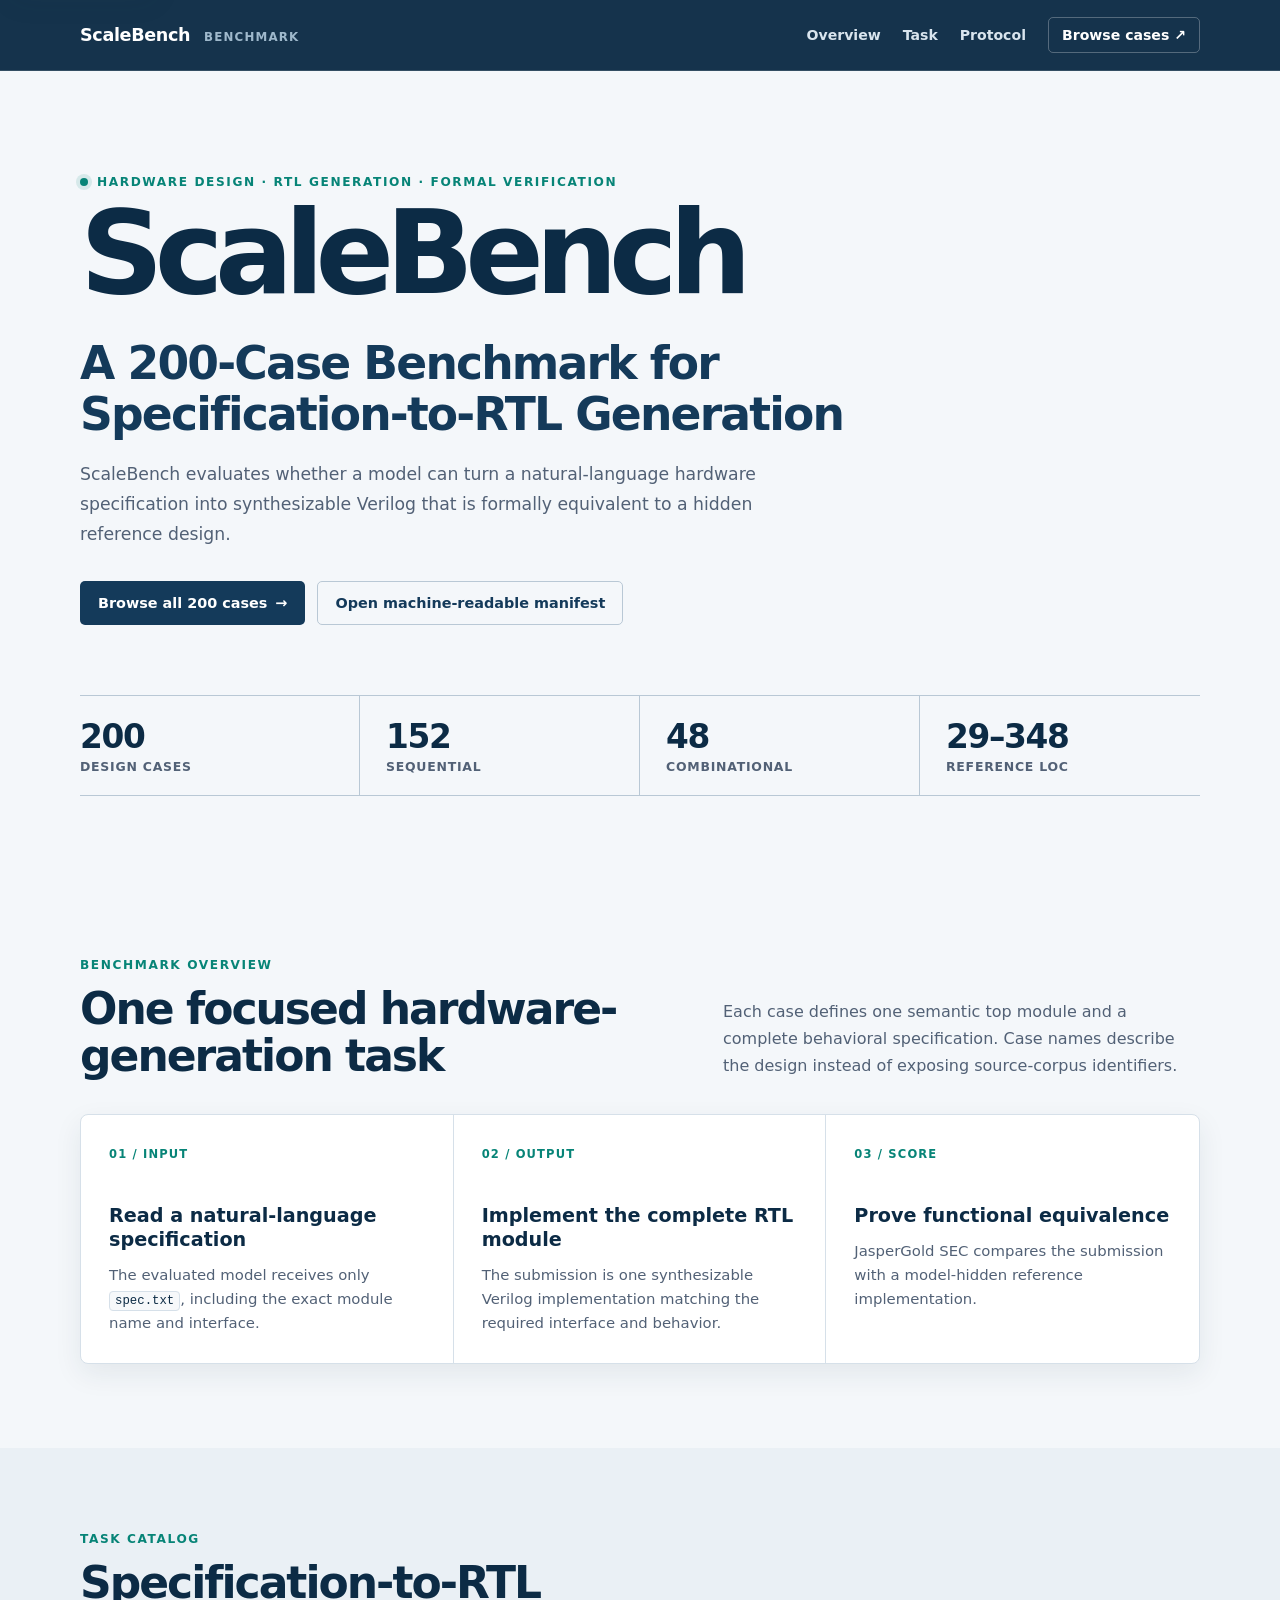
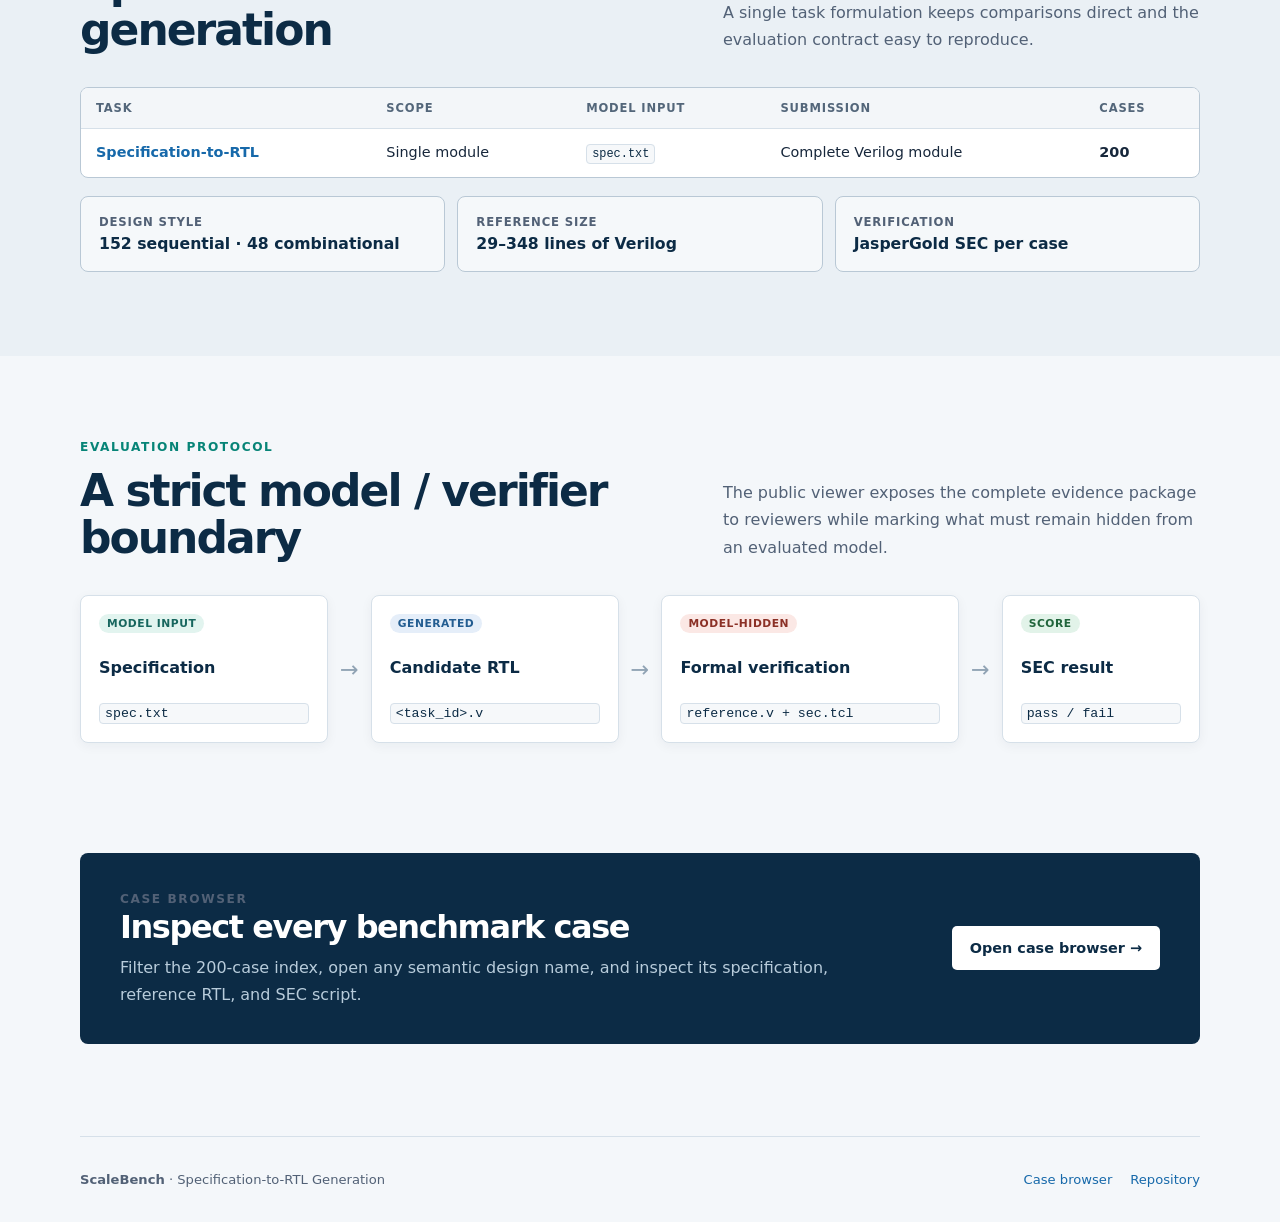
==== commit 7efb28ea: "Finalize public benchmark profile and repair remaining cases" ====
--- a/viewer/index.html
+++ b/viewer/index.html
@@ -45,7 +45,7 @@
           <div><strong>200</strong><span>Design cases</span></div>
           <div><strong>152</strong><span>Sequential</span></div>
           <div><strong>48</strong><span>Combinational</span></div>
-          <div><strong>30–348</strong><span>Reference LoC</span></div>
+          <div><strong>29–348</strong><span>Reference LoC</span></div>
         </div>
       </section>
 
@@ -119,18 +119,14 @@
               <strong>152 sequential · 48 combinational</strong>
             </article>
             <article>
-              <span>Prompt repairs</span>
-              <strong>23 repaired and review-ready</strong>
+              <span>Reference size</span>
+              <strong>29–348 lines of Verilog</strong>
             </article>
             <article>
-              <span>Pending curation</span>
-              <strong>12 isolated for review</strong>
+              <span>Verification</span>
+              <strong>JasperGold SEC per case</strong>
             </article>
           </div>
-          <p class="section-note">
-            The browser includes all 200 cases for transparent human review. Ten pathological references are quarantined
-            and two cases are blocked by missing memory images; their status is shown directly in the case index.
-          </p>
         </div>
       </section>
 
@@ -169,33 +165,13 @@
           </article>
         </div>
 
-        <div class="result-strip" aria-label="Historical baseline results">
-          <div>
-            <span>Historical baseline</span>
-            <strong>GPT-4o</strong>
-            <b>29 / 200</b>
-          </div>
-          <div>
-            <span>Historical baseline</span>
-            <strong>Claude Sonnet 4.5</strong>
-            <b>41 / 200</b>
-          </div>
-          <div>
-            <span>Audit cohort</span>
-            <strong>Failed by both</strong>
-            <b>142 / 200</b>
-          </div>
-        </div>
-        <p class="section-note">
-          Historical results are retained as audit evidence, not as a leaderboard. Prompt repair and fresh-evaluation status are recorded per case.
-        </p>
       </section>
 
       <section class="page-width review-callout" aria-labelledby="review-title">
         <div>
-          <p class="eyebrow">Human review</p>
+          <p class="eyebrow">Case browser</p>
           <h2 id="review-title">Inspect every benchmark case</h2>
-          <p>Filter the 200-case index, open any semantic design name, and inspect its specification, reference RTL, SEC script, audit finding, and evaluation history.</p>
+          <p>Filter the 200-case index, open any semantic design name, and inspect its specification, reference RTL, and SEC script.</p>
         </div>
         <a class="button button-primary" href="./review.html#task=spec2rtl">Open case browser →</a>
       </section>
--- a/viewer/assets/styles.css
+++ b/viewer/assets/styles.css
@@ -519,52 +519,6 @@
   font-size: 1.4rem;
 }
 
-.result-strip {
-  display: grid;
-  grid-template-columns: repeat(3, 1fr);
-  margin-top: 30px;
-  border-block: 1px solid var(--line-dark);
-}
-
-.result-strip > div {
-  display: grid;
-  grid-template-columns: 1fr auto;
-  padding: 18px 22px;
-  border-right: 1px solid var(--line-dark);
-}
-
-.result-strip > div:last-child {
-  border-right: 0;
-}
-
-.result-strip span,
-.result-strip strong {
-  display: block;
-}
-
-.result-strip span {
-  grid-column: 1;
-  color: var(--ink-soft);
-  font-size: 0.69rem;
-  font-weight: 800;
-  letter-spacing: 0.07em;
-  text-transform: uppercase;
-}
-
-.result-strip strong {
-  grid-column: 1;
-  margin-top: 3px;
-  font-size: 0.9rem;
-}
-
-.result-strip b {
-  grid-column: 2;
-  grid-row: 1 / 3;
-  align-self: center;
-  color: var(--navy);
-  font-size: 1.25rem;
-}
-
 .review-callout {
   display: flex;
   align-items: center;
@@ -806,7 +760,7 @@
 
 .filter-bar {
   display: grid;
-  grid-template-columns: minmax(260px, 1fr) repeat(3, minmax(150px, auto));
+  grid-template-columns: minmax(260px, 1fr) minmax(170px, auto);
   gap: 10px;
   margin: 12px 0 16px;
   padding: 13px;
@@ -842,8 +796,7 @@
 
 .field input:focus,
 .field select:focus,
-.pager-button:focus,
-.review-toggle input:focus-visible {
+.pager-button:focus {
   outline: 3px solid rgb(23 105 170 / 18%);
   outline-offset: 1px;
 }
@@ -903,26 +856,16 @@
   line-height: 1.2;
 }
 
-.pill-ready,
-.pill-pass,
-.pill-reviewed {
+.pill-public {
   background: var(--success);
   color: var(--success-ink);
 }
 
-.pill-repaired,
-.pill-evaluation {
+.pill-verifier {
   background: #e3eefb;
   color: #205d92;
 }
 
-.pill-attention,
-.pill-pending {
-  background: var(--warning);
-  color: var(--warning-ink);
-}
-
-.pill-fail,
 .pill-hidden {
   background: var(--danger);
   color: var(--danger-ink);
@@ -1000,26 +943,9 @@
   margin-top: 14px;
 }
 
-.review-toggle {
-  display: flex;
-  flex: 0 0 auto;
-  align-items: center;
-  gap: 8px;
-  color: var(--ink-soft);
-  cursor: pointer;
-  font-size: 0.82rem;
-  font-weight: 700;
-}
-
-.review-toggle input {
-  width: 17px;
-  height: 17px;
-  accent-color: var(--teal);
-}
-
 .case-grid {
   display: grid;
-  grid-template-columns: minmax(0, 1.3fr) minmax(300px, 0.7fr);
+  grid-template-columns: 1fr;
   gap: 16px;
 }
 
@@ -1066,37 +992,6 @@
   line-height: 1.55;
 }
 
-.audit-list {
-  display: grid;
-  gap: 10px;
-  margin: 0;
-}
-
-.audit-list div {
-  display: grid;
-  grid-template-columns: 135px 1fr;
-  gap: 12px;
-  padding-bottom: 10px;
-  border-bottom: 1px solid var(--line);
-}
-
-.audit-list div:last-child {
-  padding-bottom: 0;
-  border-bottom: 0;
-}
-
-.audit-list dt {
-  color: var(--ink-soft);
-  font-size: 0.75rem;
-  font-weight: 750;
-}
-
-.audit-list dd {
-  margin: 0;
-  font-size: 0.82rem;
-  line-height: 1.5;
-}
-
 .file-section {
   grid-column: 1 / -1;
 }
@@ -1214,28 +1109,6 @@
   padding-left: 20px;
 }
 
-.toast {
-  position: fixed;
-  right: 18px;
-  bottom: 18px;
-  z-index: 100;
-  max-width: 340px;
-  padding: 10px 13px;
-  border-radius: 5px;
-  background: var(--navy-dark);
-  color: white;
-  font-size: 0.8rem;
-  opacity: 0;
-  pointer-events: none;
-  transform: translateY(10px);
-  transition: 180ms ease;
-}
-
-.toast.visible {
-  opacity: 1;
-  transform: translateY(0);
-}
-
 .empty-table {
   padding: 42px 20px;
   color: var(--ink-soft);
@@ -1322,32 +1195,23 @@
   }
 
   .metrics,
-  .dashboard-grid,
-  .result-strip {
+  .dashboard-grid {
     grid-template-columns: 1fr 1fr;
   }
 
   .metrics > div,
-  .metrics > div:not(:first-child),
-  .result-strip > div {
+  .metrics > div:not(:first-child) {
     padding: 17px;
     border-right: 1px solid var(--line-dark);
     border-bottom: 1px solid var(--line-dark);
   }
 
-  .metrics > div:nth-child(even),
-  .result-strip > div:nth-child(even) {
+  .metrics > div:nth-child(even) {
     border-right: 0;
   }
 
-  .metrics > div:nth-last-child(-n + 2),
-  .result-strip > div:last-child {
+  .metrics > div:nth-last-child(-n + 2) {
     border-bottom: 0;
-  }
-
-  .result-strip > div:last-child {
-    grid-column: 1 / -1;
-    border-right: 0;
   }
 
   .section {
@@ -1391,11 +1255,6 @@
     grid-column: auto;
   }
 
-  .audit-list div {
-    grid-template-columns: 1fr;
-    gap: 3px;
-  }
-
   .pager {
     align-items: flex-start;
     flex-direction: column;
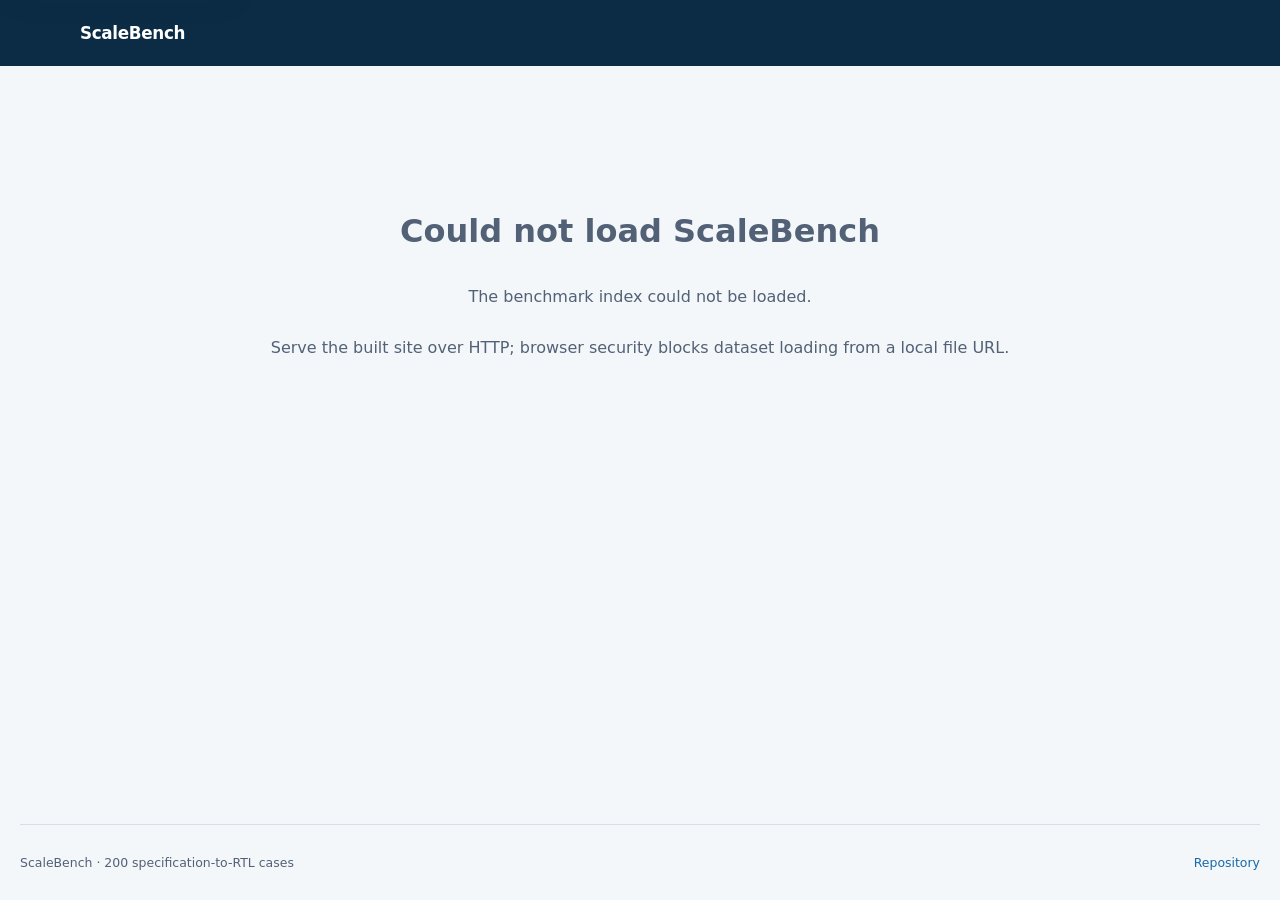
==== commit 8185c495: "Open ScaleBench directly to the case browser" ====
--- a/viewer/index.html
+++ b/viewer/index.html
@@ -5,184 +5,28 @@
     <meta name="viewport" content="width=device-width, initial-scale=1" />
     <meta
       name="description"
-      content="ScaleBench is a 200-case benchmark for specification-to-RTL generation with formal equivalence verification."
+      content="Browse all 200 ScaleBench specification-to-RTL cases."
     />
-    <title>ScaleBench · Specification-to-RTL Benchmark</title>
+    <title>ScaleBench · Specification-to-RTL Cases</title>
     <link rel="stylesheet" href="./assets/styles.css" />
+    <script src="./assets/app.js" defer></script>
   </head>
-  <body class="profile-page">
-    <a class="skip-link" href="#main">Skip to content</a>
-
-    <header class="site-header">
-      <nav class="navigation page-width" aria-label="Main navigation">
-        <a class="brand" href="./index.html">
-          ScaleBench
-          <span>Benchmark</span>
-        </a>
-        <div class="nav-links">
-          <a href="#overview">Overview</a>
-          <a href="#task">Task</a>
-          <a href="#protocol">Protocol</a>
-          <a class="nav-review" href="./review.html#task=spec2rtl">Browse cases <span aria-hidden="true">↗</span></a>
-        </div>
-      </nav>
+  <body class="review-page">
+    <a class="skip-link" href="#content">Skip to benchmark cases</a>
+    <header class="review-header">
+      <div class="page-width review-header-inner">
+        <a class="review-brand" href="./index.html">ScaleBench</a>
+      </div>
     </header>
-
-    <main id="main">
-      <section class="hero page-width" aria-labelledby="hero-title">
-        <div class="eyebrow"><span class="status-dot"></span>Hardware design · RTL generation · Formal verification</div>
-        <h1 id="hero-title">ScaleBench</h1>
-        <p class="hero-subtitle">A 200-Case Benchmark for<br />Specification-to-RTL Generation</p>
-        <p class="hero-description">
-          ScaleBench evaluates whether a model can turn a natural-language hardware specification
-          into synthesizable Verilog that is formally equivalent to a hidden reference design.
-        </p>
-        <div class="hero-actions">
-          <a class="button button-primary" href="./review.html#task=spec2rtl">Browse all 200 cases <span aria-hidden="true">→</span></a>
-          <a class="button button-secondary" href="./data/manifest.json">Open machine-readable manifest</a>
-        </div>
-        <div class="metrics" aria-label="Benchmark at a glance">
-          <div><strong>200</strong><span>Design cases</span></div>
-          <div><strong>152</strong><span>Sequential</span></div>
-          <div><strong>48</strong><span>Combinational</span></div>
-          <div><strong>29–348</strong><span>Reference LoC</span></div>
-        </div>
-      </section>
-
-      <section id="overview" class="page-width section" aria-labelledby="overview-title">
-        <div class="section-heading">
-          <div>
-            <p class="eyebrow">Benchmark overview</p>
-            <h2 id="overview-title">One focused hardware-generation task</h2>
-          </div>
-          <p>
-            Each case defines one semantic top module and a complete behavioral specification.
-            Case names describe the design instead of exposing source-corpus identifiers.
-          </p>
-        </div>
-
-        <div class="overview-grid">
-          <article class="info-card">
-            <span class="card-number">01 / Input</span>
-            <h3>Read a natural-language specification</h3>
-            <p>The evaluated model receives only <code>spec.txt</code>, including the exact module name and interface.</p>
-          </article>
-          <article class="info-card">
-            <span class="card-number">02 / Output</span>
-            <h3>Implement the complete RTL module</h3>
-            <p>The submission is one synthesizable Verilog implementation matching the required interface and behavior.</p>
-          </article>
-          <article class="info-card">
-            <span class="card-number">03 / Score</span>
-            <h3>Prove functional equivalence</h3>
-            <p>JasperGold SEC compares the submission with a model-hidden reference implementation.</p>
-          </article>
-        </div>
-      </section>
-
-      <section id="task" class="profile-band" aria-labelledby="task-title">
-        <div class="page-width section">
-          <div class="section-heading">
-            <div>
-              <p class="eyebrow">Task catalog</p>
-              <h2 id="task-title">Specification-to-RTL generation</h2>
-            </div>
-            <p>A single task formulation keeps comparisons direct and the evaluation contract easy to reproduce.</p>
-          </div>
-
-          <div class="table-frame">
-            <table class="profile-table">
-              <thead>
-                <tr>
-                  <th scope="col">Task</th>
-                  <th scope="col">Scope</th>
-                  <th scope="col">Model input</th>
-                  <th scope="col">Submission</th>
-                  <th scope="col">Cases</th>
-                </tr>
-              </thead>
-              <tbody>
-                <tr>
-                  <td><a href="./review.html#task=spec2rtl">Specification-to-RTL</a></td>
-                  <td>Single module</td>
-                  <td><code>spec.txt</code></td>
-                  <td>Complete Verilog module</td>
-                  <td><strong>200</strong></td>
-                </tr>
-              </tbody>
-            </table>
-          </div>
-
-          <div class="composition-grid" aria-label="Dataset composition">
-            <article>
-              <span>Design style</span>
-              <strong>152 sequential · 48 combinational</strong>
-            </article>
-            <article>
-              <span>Reference size</span>
-              <strong>29–348 lines of Verilog</strong>
-            </article>
-            <article>
-              <span>Verification</span>
-              <strong>JasperGold SEC per case</strong>
-            </article>
-          </div>
-        </div>
-      </section>
-
-      <section id="protocol" class="page-width section" aria-labelledby="protocol-title">
-        <div class="section-heading">
-          <div>
-            <p class="eyebrow">Evaluation protocol</p>
-            <h2 id="protocol-title">A strict model / verifier boundary</h2>
-          </div>
-          <p>The public viewer exposes the complete evidence package to reviewers while marking what must remain hidden from an evaluated model.</p>
-        </div>
-
-        <div class="protocol-flow" aria-label="ScaleBench evaluation flow">
-          <article>
-            <span class="flow-label public-label">Model input</span>
-            <strong>Specification</strong>
-            <code>spec.txt</code>
-          </article>
-          <span class="flow-arrow" aria-hidden="true">→</span>
-          <article>
-            <span class="flow-label generated-label">Generated</span>
-            <strong>Candidate RTL</strong>
-            <code>&lt;task_id&gt;.v</code>
-          </article>
-          <span class="flow-arrow" aria-hidden="true">→</span>
-          <article>
-            <span class="flow-label hidden-label">Model-hidden</span>
-            <strong>Formal verification</strong>
-            <code>reference.v + sec.tcl</code>
-          </article>
-          <span class="flow-arrow" aria-hidden="true">→</span>
-          <article>
-            <span class="flow-label score-label">Score</span>
-            <strong>SEC result</strong>
-            <code>pass / fail</code>
-          </article>
-        </div>
-
-      </section>
-
-      <section class="page-width review-callout" aria-labelledby="review-title">
-        <div>
-          <p class="eyebrow">Case browser</p>
-          <h2 id="review-title">Inspect every benchmark case</h2>
-          <p>Filter the 200-case index, open any semantic design name, and inspect its specification, reference RTL, and SEC script.</p>
-        </div>
-        <a class="button button-primary" href="./review.html#task=spec2rtl">Open case browser →</a>
-      </section>
+    <main class="browser-width" id="content" tabindex="-1" aria-live="polite">
+      <div class="loading-state">
+        <span class="loading-mark" aria-hidden="true"></span>
+        <p>Loading ScaleBench cases…</p>
+      </div>
     </main>
-
-    <footer class="site-footer page-width">
-      <span><strong>ScaleBench</strong> · Specification-to-RTL Generation</span>
-      <div>
-        <a href="./review.html">Case browser</a>
-        <a href="https://github.com/Jing-Wang-1999/ScaleBench">Repository</a>
-      </div>
+    <footer class="browser-footer browser-width">
+      <span>ScaleBench · 200 specification-to-RTL cases</span>
+      <a href="https://github.com/Jing-Wang-1999/ScaleBench">Repository</a>
     </footer>
   </body>
 </html>
